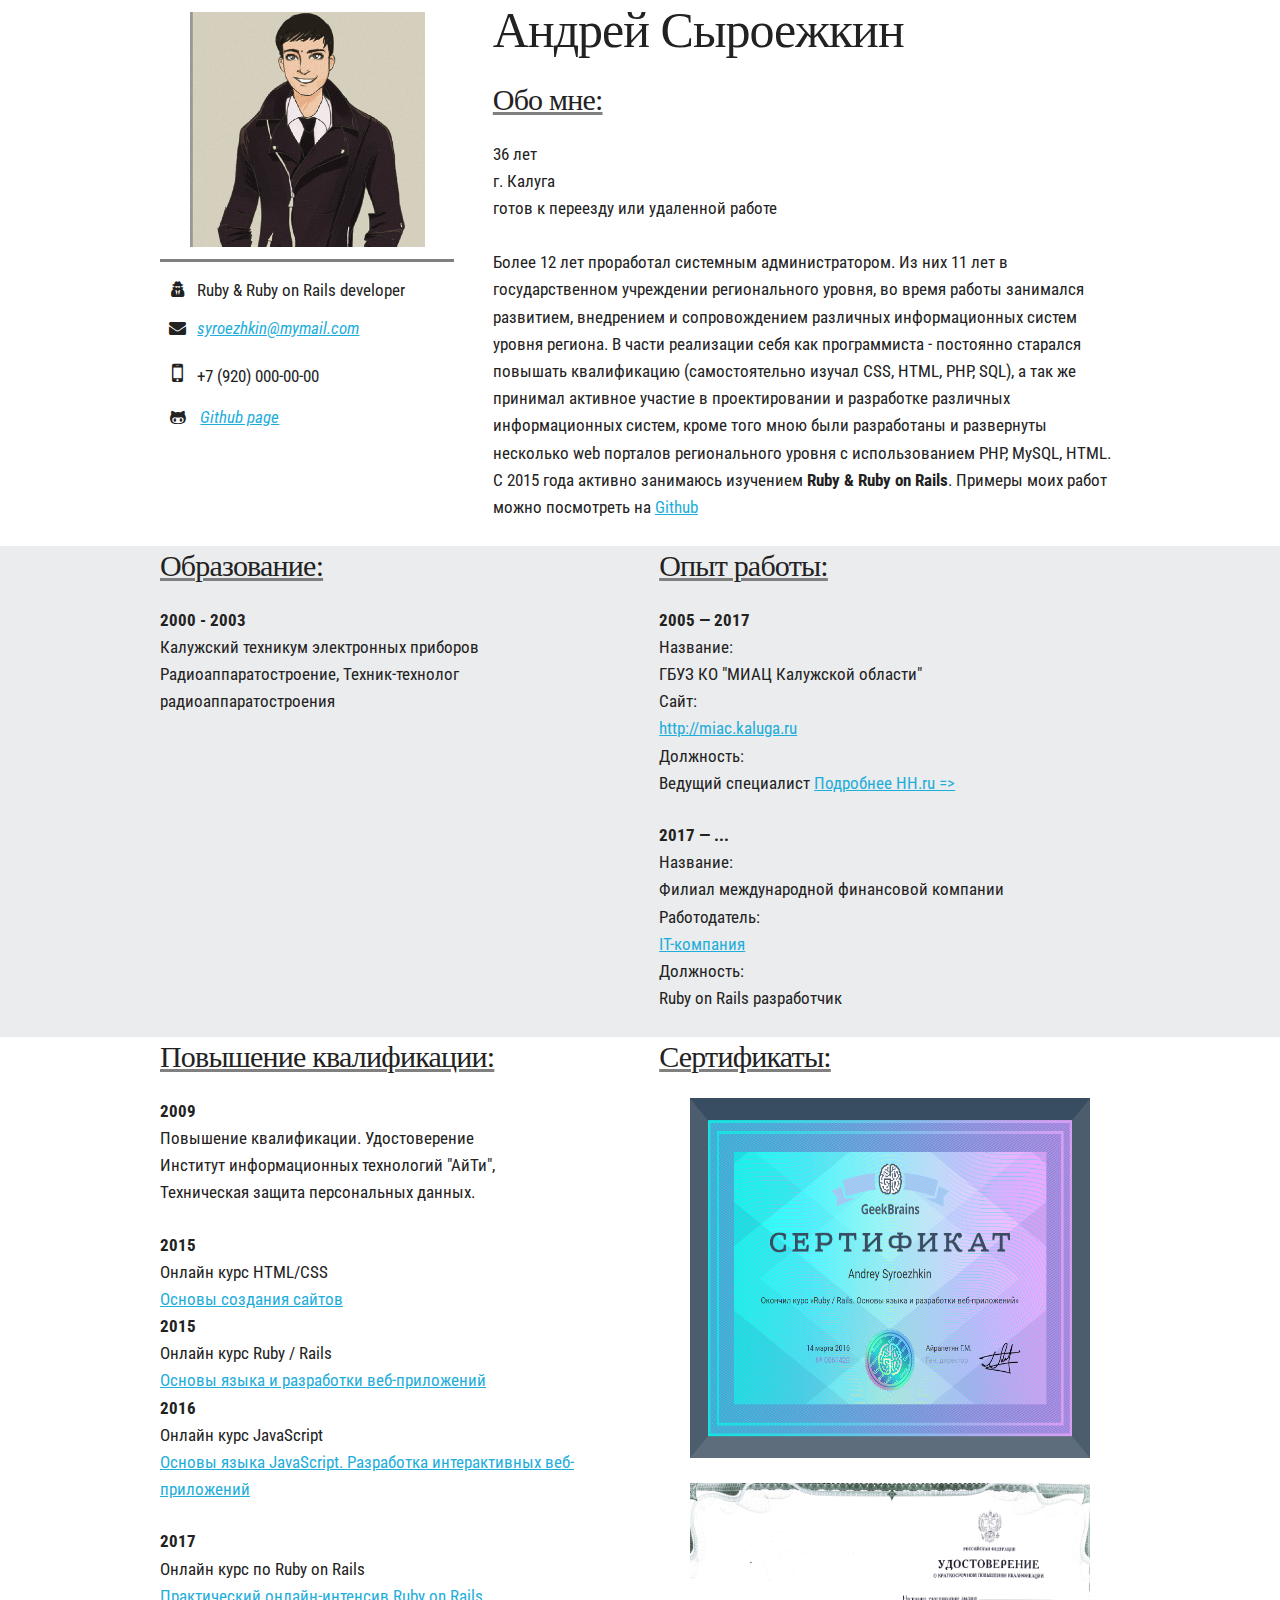
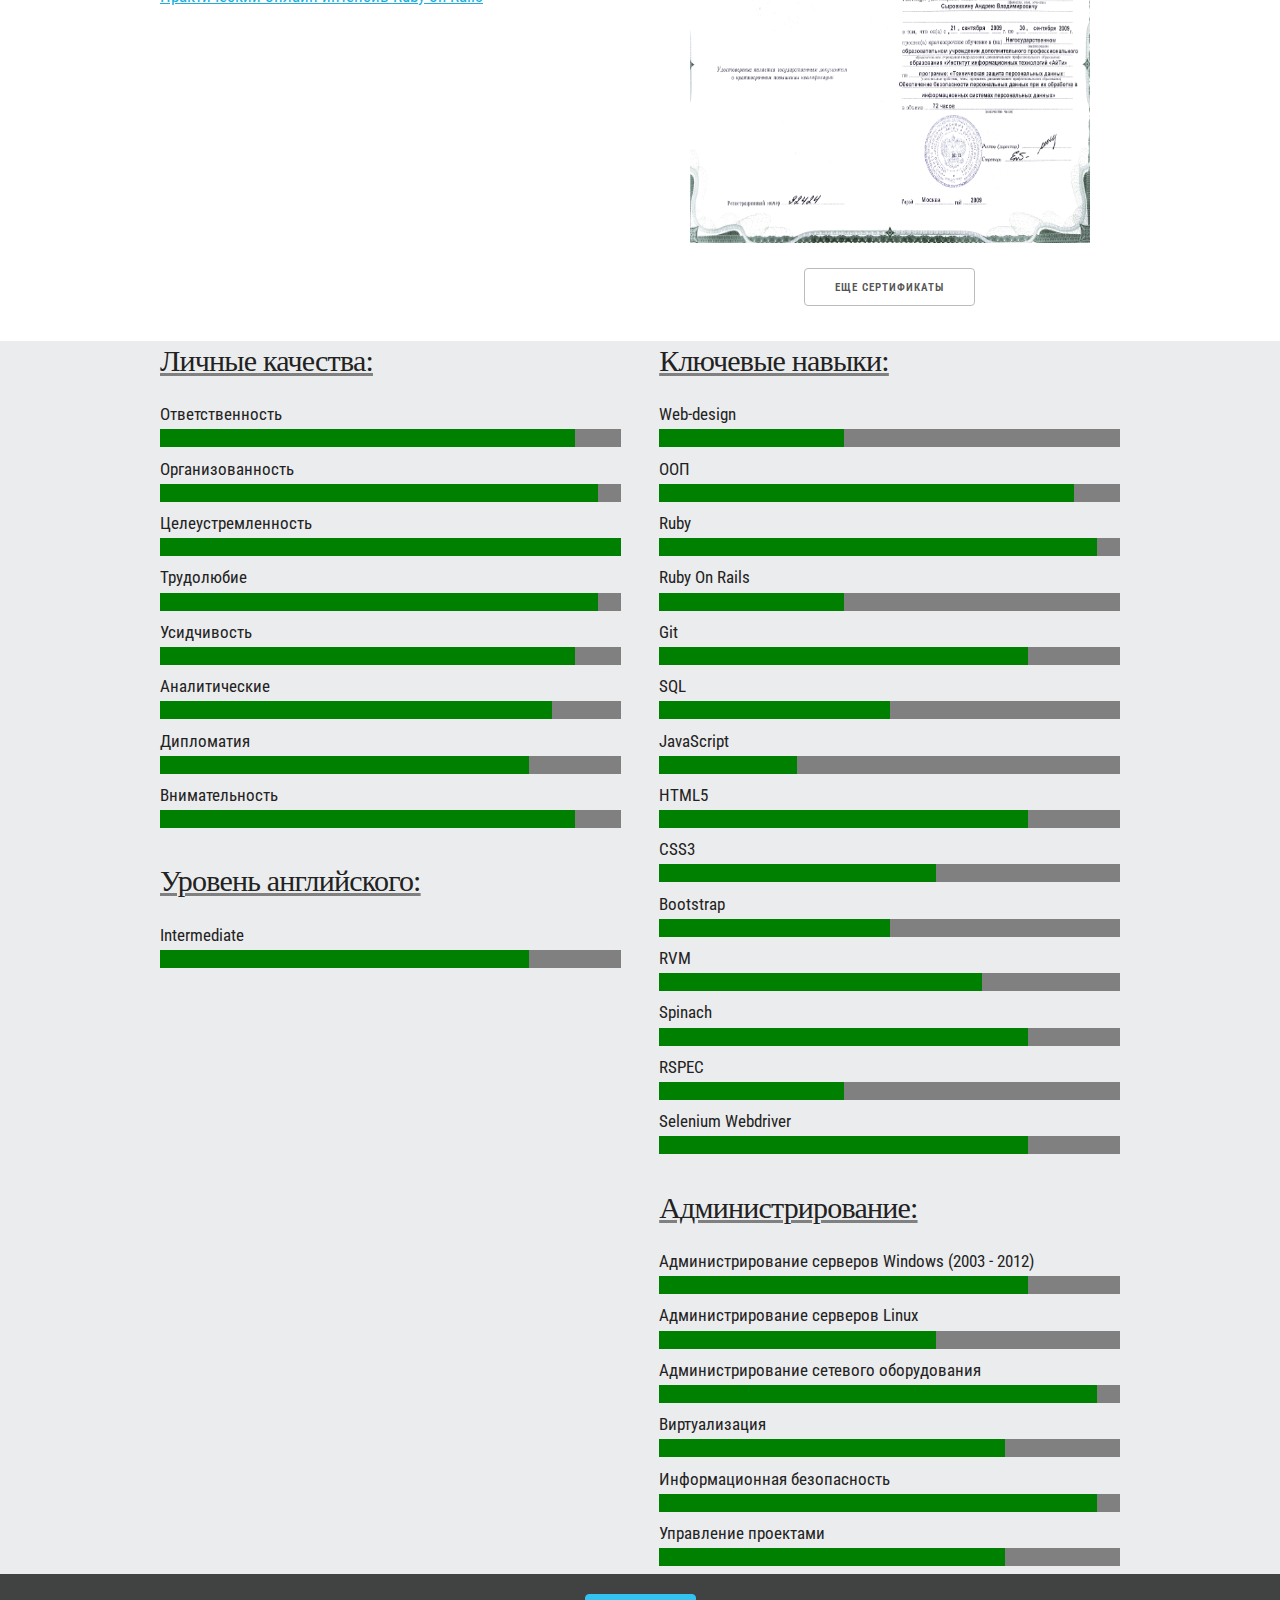
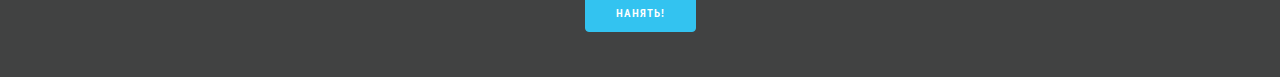
==== index.html @ 0588f7cd "first init with sceleton" ====
<!DOCTYPE html>
<html lang="en">
<head>

  <!-- Basic Page Needs
  –––––––––––––––––––––––––––––––––––––––––––––––––– -->
  <meta charset="utf-8">
  <title>Andrei Syroezhkin | CV</title>
  <meta name="description" content="curriculum vitae">
  <meta name="author" content="Andrei Syroezhkin">

  <!-- Mobile Specific Metas
  –––––––––––––––––––––––––––––––––––––––––––––––––– -->
  <meta name="viewport" content="width=device-width, initial-scale=1">

  <!-- FONT
  –––––––––––––––––––––––––––––––––––––––––––––––––– -->
  <link href="https://fonts.googleapis.com/css?family=Roboto+Condensed:400,400i|Tinos:700i&amp;subset=cyrillic"
        rel="stylesheet">

  <!-- CSS
  –––––––––––––––––––––––––––––––––––––––––––––––––– -->
  <link rel="stylesheet" href="css/font-awesome.min.css">
  <link rel="stylesheet" href="css/normalize.css">
  <link rel="stylesheet" href="css/skeleton.css">
  <link rel="stylesheet" href="css/main.css">

  <!-- Favicon
  –––––––––––––––––––––––––––––––––––––––––––––––––– -->
  <link rel="icon" type="image/png" href="images/favicon.png">

</head>
<body>
<div class="about">
  <div class="container">
    <div class="row">
      <div class="one-third column">
        <div class="my_img">
          <img src="images/AndreiS_01.png" alt="Andrei_Syroezhkin" id="I_am">
        </div>
        <div class="my_contacts">
          <ul>
            <li id="secret">
              Ruby &amp; Ruby on Rails developer
            </li>
            <li id="mail">
              <a href="mailto:andreisyroezhkin@mymail.com"><em>syroezhkin@mymail.com</em></a>
            </li>
            <li id="phone">
              +7 (920) 000-00-00
            </li>
            <li id="git">
              <a href="https://github.com/MrBeean" target="_blank"><em>Github page</em></a>
            </li>
          </ul>
        </div>
      </div>
      <div class="two-thirds column">
        <h1>Андрей Сыроежкин</h1>
        <h4>Обо мне:</h4>
        36 лет<br>
        г. Калуга<br>
        готов к переезду или удаленной работе<br><br>
        <p>
          Более 12 лет проработал системным администратором. Из них 11 лет в государственном
          учреждении регионального уровня, во время работы занимался развитием, внедрением и
          сопровождением различных информационных систем уровня региона.
          В части реализации себя как программиста - постоянно старался повышать
          квалификацию (самостоятельно изучал CSS, HTML, PHP, SQL), а так же принимал активное участие в проектировании
          и
          разработке различных информационных систем, кроме того мною были
          разработаны и развернуты несколько web порталов регионального уровня с использованием PHP, MySQL, HTML.
          <br>
          С 2015 года активно занимаюсь изучением <b>Ruby & Ruby on Rails</b>.
          Примеры моих работ можно посмотреть на <a href="https://github.com/MrBeean" target="_blank">Github</a>
        </p>
      </div>
    </div>
  </div>
</div>

<!-- Раздел образование/опыт работы -->
<div class="education">
  <div class="container">
    <div class="row">
      <div class="one-half column">
        <h4>Образование:</h4>
        <p>
          <b>2000 - 2003</b><br>
          Калужский техникум электронных приборов <br>
          Радиоаппаратостроение, Техник-технолог радиоаппаратостроения
        </p>
      </div>
      <div class="one-half column">
        <h4>Опыт работы:</h4>
        <p>
          <b>2005 — 2017</b><br>
          Название:<br>
          ГБУЗ КО "МИАЦ Калужской области"<br>
          Сайт:<br>
          <a href="http://miac.kaluga.ru" target="_blank">http://miac.kaluga.ru</a><br>
          Должность:<br>
          Ведущий специалист <a href="http://kaluga.hh.ru/resume/01891779ff034118250039ed1f70686c526a30"
                                target="_blank">Подробнее HH.ru =></a>
        </p>
        <p>
          <b>2017 — ...</b><br>
          Название:<br>
          Филиал международной финансовой компании<br>
          Работодатель:<br>
          <a href="https://kaluga.hh.ru/employer/1096456" target="_blank">IT-компания</a><br>
          Должность:<br>
          Ruby on Rails разработчик
        </p>
      </div>
    </div>
  </div>
</div>

<div class="sertificate">
  <div class="container">
    <div class="row">
      <div class="one-half column">
        <h4>Повышение квалификации:</h4>
        <p>
          <b>2009</b><br>
          Повышение квалификации. Удостоверение<br>
          Институт информационных технологий "АйТи",<br>
          Техническая защита персональных данных.
        </p>
        <p>
          <b>2015</b><br>
          Онлайн курс HTML/CSS<br>
          <a href="http://geekbrains.ru" target="_blank">Основы создания сайтов</a><br>
          <b>2015</b><br>
          Онлайн курс Ruby / Rails<br>
          <a href="http://geekbrains.ru" target="_blank">Основы языка и разработки веб-приложений</a><br>
          <b>2016</b><br>
          Онлайн курс JavaScript<br>
          <a href="http://geekbrains.ru" target="_blank">Основы языка JavaScript. Разработка интерактивных
            веб-приложений</a><br>
        </p>
        <p>
          <b>2017</b><br>
          Онлайн курс по Ruby on Rails<br>
          <a href="http://goodprogrammer.ru/rails-winter-17" target="_blank">Практический онлайн-интенсив Ruby on
            Rails</a>
        </p>
      </div>
      <div class="one-half column">
        <h4>Сертификаты:</h4>
        <p>
          <a href="images/RoRgeekbrains.png" target="_blank"><img src="images/RoRgeekbrains.png" id="certeficate"></a>
        </p>
        <p>
          <a href="images/secure.png" target="_blank"><img src="images/secure.png" id="certeficate"></a>
        </p>
        <p class="centered">
          <a class="button" href="https://geekbrains.ru/users/197915#courses-and-certificates" target="_blank">Eще
            сертификаты</a>
        </p>
      </div>
    </div>
  </div>
</div>

<div class="personal_skill">
  <div class="container">
    <div class="row">
      <div class="one-half column">
        <h4>Личные качества:</h4>
        Ответственность
        <div class="level">
          <progress value="90" max="100"></progress>
        </div>
        Организованность
        <div class="level">
          <progress value="95" max="100"></progress>
        </div>
        Целеустремленность
        <div class="level">
          <progress value="100" max="100"></progress>
        </div>
        Трудолюбие
        <div class="level">
          <progress value="95" max="100"></progress>
        </div>
        Усидчивость
        <div class="level">
          <progress value="90" max="100"></progress>
        </div>
        Аналитические
        <div class="level">
          <progress value="85" max="100"></progress>
        </div>
        Дипломатия
        <div class="level">
          <progress value="80" max="100"></progress>
        </div>
        Внимательность
        <div class="level">
          <progress value="90" max="100"></progress>
        </div>

        <p></p>
        <h4>Уровень английского:</h4>
        Intermediate
        <div class="level">
          <progress value="80" max="100"></progress>
        </div>
      </div>

      <div class="one-half column">
        <h4>Ключевые навыки:</h4>
        Web-design
        <div class="level">
          <progress value="40" max="100"></progress>
        </div>
        ООП
        <div class="level">
          <progress value="90" max="100"></progress>
        </div>
        Ruby
        <div class="level">
          <progress value="95" max="100"></progress>
        </div>
        Ruby On Rails
        <div class="level">
          <progress value="40" max="100"></progress>
        </div>
        Git
        <div class="level">
          <progress value="80" max="100"></progress>
        </div>
        SQL
        <div class="level">
          <progress value="50" max="100"></progress>
        </div>
        JavaScript
        <div class="level">
          <progress value="30" max="100"></progress>
        </div>
        HTML5
        <div class="level">
          <progress value="80" max="100"></progress>
        </div>
        CSS3
        <div class="level">
          <progress value="60" max="100"></progress>
        </div>
        Bootstrap
        <div class="level">
          <progress value="50" max="100"></progress>
        </div>
        RVM
        <div class="level">
          <progress value="70" max="100"></progress>
        </div>
        Spinach
        <div class="level">
          <progress value="80" max="100"></progress>
        </div>
        RSPEC
        <div class="level">
          <progress value="40" max="100"></progress>
        </div>
        Selenium Webdriver
        <div class="level">
          <progress value="80" max="100"></progress>
        </div>

        <p></p>
        <h4>Администрирование:</h4>
        Администрирование серверов Windows (2003 - 2012)
        <div class="level">
          <progress value="80" max="100"></progress>
        </div>
        Администрирование серверов Linux
        <div class="level">
          <progress value="60" max="100"></progress>
        </div>
        Администрирование сетевого оборудования
        <div class="level">
          <progress value="95" max="100"></progress>
        </div>
        Виртуализация
        <div class="level">
          <progress value="75" max="100"></progress>
        </div>
        Информационная безопасность
        <div class="level">
          <progress value="95" max="100"></progress>
        </div>
        Управление проектами
        <div class="level">
          <progress value="75" max="100"></progress>
        </div>
      </div>
    </div>
  </div>
</div>

<div class="hire_me">
  <div class="container">
    <div class="row">
      <p class="centered">
        <a class="button button-primary" href="mailto:syroezhkin@mymail.com">Нанять!</a>
      </p>
    </div>
  </div>
</div>
</body>
</html>
---- css/skeleton.css ----
/*
* Skeleton V2.0.4
* Copyright 2014, Dave Gamache
* www.getskeleton.com
* Free to use under the MIT license.
* http://www.opensource.org/licenses/mit-license.php
* 12/29/2014
*/


/* Table of contents
––––––––––––––––––––––––––––––––––––––––––––––––––
- Grid
- Base Styles
- Typography
- Links
- Buttons
- Forms
- Lists
- Code
- Tables
- Spacing
- Utilities
- Clearing
- Media Queries
*/


/* Grid
–––––––––––––––––––––––––––––––––––––––––––––––––– */
.container {
  position: relative;
  width: 100%;
  max-width: 960px;
  margin: 0 auto;
  padding: 0 20px;
  box-sizing: border-box; }
.column,
.columns {
  width: 100%;
  float: left;
  box-sizing: border-box; }

/* For devices larger than 400px */
@media (min-width: 400px) {
  .container {
    width: 85%;
    padding: 0; }
}

/* For devices larger than 550px */
@media (min-width: 550px) {
  .container {
    width: 80%; }
  .column,
  .columns {
    margin-left: 4%; }
  .column:first-child,
  .columns:first-child {
    margin-left: 0; }

  .one.column,
  .one.columns                    { width: 4.66666666667%; }
  .two.columns                    { width: 13.3333333333%; }
  .three.columns                  { width: 22%;            }
  .four.columns                   { width: 30.6666666667%; }
  .five.columns                   { width: 39.3333333333%; }
  .six.columns                    { width: 48%;            }
  .seven.columns                  { width: 56.6666666667%; }
  .eight.columns                  { width: 65.3333333333%; }
  .nine.columns                   { width: 74.0%;          }
  .ten.columns                    { width: 82.6666666667%; }
  .eleven.columns                 { width: 91.3333333333%; }
  .twelve.columns                 { width: 100%; margin-left: 0; }

  .one-third.column               { width: 30.6666666667%; }
  .two-thirds.column              { width: 65.3333333333%; }

  .one-half.column                { width: 48%; }

  /* Offsets */
  .offset-by-one.column,
  .offset-by-one.columns          { margin-left: 8.66666666667%; }
  .offset-by-two.column,
  .offset-by-two.columns          { margin-left: 17.3333333333%; }
  .offset-by-three.column,
  .offset-by-three.columns        { margin-left: 26%;            }
  .offset-by-four.column,
  .offset-by-four.columns         { margin-left: 34.6666666667%; }
  .offset-by-five.column,
  .offset-by-five.columns         { margin-left: 43.3333333333%; }
  .offset-by-six.column,
  .offset-by-six.columns          { margin-left: 52%;            }
  .offset-by-seven.column,
  .offset-by-seven.columns        { margin-left: 60.6666666667%; }
  .offset-by-eight.column,
  .offset-by-eight.columns        { margin-left: 69.3333333333%; }
  .offset-by-nine.column,
  .offset-by-nine.columns         { margin-left: 78.0%;          }
  .offset-by-ten.column,
  .offset-by-ten.columns          { margin-left: 86.6666666667%; }
  .offset-by-eleven.column,
  .offset-by-eleven.columns       { margin-left: 95.3333333333%; }

  .offset-by-one-third.column,
  .offset-by-one-third.columns    { margin-left: 34.6666666667%; }
  .offset-by-two-thirds.column,
  .offset-by-two-thirds.columns   { margin-left: 69.3333333333%; }

  .offset-by-one-half.column,
  .offset-by-one-half.columns     { margin-left: 52%; }

}


/* Base Styles
–––––––––––––––––––––––––––––––––––––––––––––––––– */
/* NOTE
html is set to 62.5% so that all the REM measurements throughout Skeleton
are based on 10px sizing. So basically 1.5rem = 15px :) */
html {
  font-size: 62.5%; }
body {
  font-size: 1.7em; /* currently ems cause chrome bug misinterpreting rems on body element */
  line-height: 1.6;
  font-weight: 400;
  font-family: 'Roboto Condensed', sans-serif;
  /*font-family: "Raleway", "HelveticaNeue", "Helvetica Neue", Helvetica, Arial, sans-serif;*/
  color: #222; }


/* Typography
–––––––––––––––––––––––––––––––––––––––––––––––––– */
h1, h2, h3, h4, h5, h6 {
  font-family: 'Tinos', serif;
  margin-top: 0;
  margin-bottom: 2rem;
  font-weight: 300; }
h1 { font-size: 4.0rem; line-height: 1.2;  letter-spacing: -.1rem;}
h2 { font-size: 3.6rem; line-height: 1.25; letter-spacing: -.1rem; }
h3 { font-size: 3.0rem; line-height: 1.3;  letter-spacing: -.1rem; }
h4 { font-size: 2.4rem; line-height: 1.35; letter-spacing: -.08rem; }
h5 { font-size: 1.8rem; line-height: 1.5;  letter-spacing: -.05rem; }
h6 { font-size: 1.5rem; line-height: 1.6;  letter-spacing: 0; }

/* Larger than phablet */
@media (min-width: 550px) {
  h1 { font-size: 5.0rem; }
  h2 { font-size: 4.2rem; }
  h3 { font-size: 3.6rem; }
  h4 { font-size: 3.0rem; }
  h5 { font-size: 2.4rem; }
  h6 { font-size: 1.5rem; }
}

p {
  margin-top: 0; }


/* Links
–––––––––––––––––––––––––––––––––––––––––––––––––– */
a {
  color: #1EAEDB; }
a:hover {
  color: #0FA0CE; }


/* Buttons
–––––––––––––––––––––––––––––––––––––––––––––––––– */
.button,
button,
input[type="submit"],
input[type="reset"],
input[type="button"] {
  display: inline-block;
  height: 38px;
  padding: 0 30px;
  color: #555;
  text-align: center;
  font-size: 11px;
  font-weight: 600;
  line-height: 38px;
  letter-spacing: .1rem;
  text-transform: uppercase;
  text-decoration: none;
  white-space: nowrap;
  background-color: transparent;
  border-radius: 4px;
  border: 1px solid #bbb;
  cursor: pointer;
  box-sizing: border-box; }
.button:hover,
button:hover,
input[type="submit"]:hover,
input[type="reset"]:hover,
input[type="button"]:hover,
.button:focus,
button:focus,
input[type="submit"]:focus,
input[type="reset"]:focus,
input[type="button"]:focus {
  color: #333;
  border-color: #888;
  outline: 0; }
.button.button-primary,
button.button-primary,
input[type="submit"].button-primary,
input[type="reset"].button-primary,
input[type="button"].button-primary {
  color: #FFF;
  background-color: #33C3F0;
  border-color: #33C3F0; }
.button.button-primary:hover,
button.button-primary:hover,
input[type="submit"].button-primary:hover,
input[type="reset"].button-primary:hover,
input[type="button"].button-primary:hover,
.button.button-primary:focus,
button.button-primary:focus,
input[type="submit"].button-primary:focus,
input[type="reset"].button-primary:focus,
input[type="button"].button-primary:focus {
  color: #FFF;
  background-color: #1EAEDB;
  border-color: #1EAEDB; }


/* Forms
–––––––––––––––––––––––––––––––––––––––––––––––––– */
input[type="email"],
input[type="number"],
input[type="search"],
input[type="text"],
input[type="tel"],
input[type="url"],
input[type="password"],
textarea,
select {
  height: 38px;
  padding: 6px 10px; /* The 6px vertically centers text on FF, ignored by Webkit */
  background-color: #fff;
  border: 1px solid #D1D1D1;
  border-radius: 4px;
  box-shadow: none;
  box-sizing: border-box; }
/* Removes awkward default styles on some inputs for iOS */
input[type="email"],
input[type="number"],
input[type="search"],
input[type="text"],
input[type="tel"],
input[type="url"],
input[type="password"],
textarea {
  -webkit-appearance: none;
     -moz-appearance: none;
          appearance: none; }
textarea {
  min-height: 65px;
  padding-top: 6px;
  padding-bottom: 6px; }
input[type="email"]:focus,
input[type="number"]:focus,
input[type="search"]:focus,
input[type="text"]:focus,
input[type="tel"]:focus,
input[type="url"]:focus,
input[type="password"]:focus,
textarea:focus,
select:focus {
  border: 1px solid #33C3F0;
  outline: 0; }
label,
legend {
  display: block;
  margin-bottom: .5rem;
  font-weight: 600; }
fieldset {
  padding: 0;
  border-width: 0; }
input[type="checkbox"],
input[type="radio"] {
  display: inline; }
label > .label-body {
  display: inline-block;
  margin-left: .5rem;
  font-weight: normal; }


/* Lists
–––––––––––––––––––––––––––––––––––––––––––––––––– */
ul {
  list-style: circle inside; }
ol {
  list-style: decimal inside; }
ol, ul {
  padding-left: 0;
  margin-top: 0; }
ul ul,
ul ol,
ol ol,
ol ul {
  margin: 1.5rem 0 1.5rem 3rem;
  font-size: 90%; }
li {
  margin-bottom: 1rem; }


/* Code
–––––––––––––––––––––––––––––––––––––––––––––––––– */
code {
  padding: .2rem .5rem;
  margin: 0 .2rem;
  font-size: 90%;
  white-space: nowrap;
  background: #F1F1F1;
  border: 1px solid #E1E1E1;
  border-radius: 4px; }
pre > code {
  display: block;
  padding: 1rem 1.5rem;
  white-space: pre; }


/* Tables
–––––––––––––––––––––––––––––––––––––––––––––––––– */
th,
td {
  padding: 12px 15px;
  text-align: left;
  border-bottom: 1px solid #E1E1E1; }
th:first-child,
td:first-child {
  padding-left: 0; }
th:last-child,
td:last-child {
  padding-right: 0; }


/* Spacing
–––––––––––––––––––––––––––––––––––––––––––––––––– */
button,
.button {
  margin-bottom: 1rem; }
input,
textarea,
select,
fieldset {
  margin-bottom: 1.5rem; }
pre,
blockquote,
dl,
figure,
table,
p,
ul,
ol,
form {
  margin-bottom: 2.5rem; }


/* Utilities
–––––––––––––––––––––––––––––––––––––––––––––––––– */
.u-full-width {
  width: 100%;
  box-sizing: border-box; }
.u-max-full-width {
  max-width: 100%;
  box-sizing: border-box; }
.u-pull-right {
  float: right; }
.u-pull-left {
  float: left; }


/* Misc
–––––––––––––––––––––––––––––––––––––––––––––––––– */
hr {
  margin-top: 3rem;
  margin-bottom: 3.5rem;
  border-width: 0;
  border-top: 1px solid #E1E1E1; }


/* Clearing
–––––––––––––––––––––––––––––––––––––––––––––––––– */

/* Self Clearing Goodness */
.container:after,
.row:after,
.u-cf {
  content: "";
  display: table;
  clear: both; }


/* Media Queries
–––––––––––––––––––––––––––––––––––––––––––––––––– */
/*
Note: The best way to structure the use of media queries is to create the queries
near the relevant code. For example, if you wanted to change the styles for buttons
on small devices, paste the mobile query code up in the buttons section and style it
there.
*/


/* Larger than mobile */
@media (min-width: 400px) {}

/* Larger than phablet (also point when grid becomes active) */
@media (min-width: 550px) {}

/* Larger than tablet */
@media (min-width: 750px) {}

/* Larger than desktop */
@media (min-width: 1000px) {}

/* Larger than Desktop HD */
@media (min-width: 1200px) {}
---- css/main.css ----
.about {
  background-color: #fff;
}

.education {
  background-color: #ebeced;
}

.sertificate {
  background-color: #fff;
}

.personal_skill {
  background-color: #ebeced;
}

.hire_me {
  background-color: #414242;
  padding-top: 20px;
  padding-bottom: 10px;
}

.my_img {
  padding-top: 4%;
  padding-bottom: 4%;
  border-bottom-width: 3px;
  border-bottom-style: solid;
  border-bottom-color: gray;
}

#I_am {
  display: block;
  margin: auto;
  width: 40%;
}

ul {
  list-style: none;
}

li {
  padding-left: 10%;
}

li#secret:before {
  font-family: 'FontAwesome';
  content: '\f21b';
  margin: 0 7px 0 -18px;
}

li#mail:before {
  font-family: 'FontAwesome';
  content: '\f0e0';
  margin: 0 7px 0 -20px;
}

li#phone:before {
  font-family: 'FontAwesome';
  content: '\f10b';
  margin: 0 10px 0 -17px;
  font-size: 1.5em;
}

li#git:before {
  font-family: 'FontAwesome';
  content: '\f113 ';
  margin: 0 10px 0 -19px;
}

li#facebook:before {
  font-family: 'FontAwesome';
  content: '\f082';
  margin: 0 11px 0 -18px;
}

.my_contacts {
  padding-top: 5%;
}

h4 {
  text-decoration: underline;
  text-decoration-color: grey;
  text-decoration-style: solid;
}

.centered {
  text-align: center;
}

#certeficate {
  width: 150px;
  height: 110px;
  display: block;
  margin: auto;
}

@media (min-width: 400px) {
  #I_am {
    width: 100px;
    height: 100px;
  }

  #certeficate {
    width: 255px;
    height: 186px;
  }
}

@media (min-width: 750px) {
  #I_am {
    width: 180px;
    height: 180px;
  }

  #certeficate {
    width: 340px;
    height: 248px;
  }
}

@media (min-width: 1000px) {
  #I_am {
    width: 235px;
    height: 235px;
  }

  #certeficate {
    width: 400px;
    height: 360px;
  }
}

progress {
  background-color: #f3f3f3;
  border: 0;
  height: 18px;
  width: 100%;
}
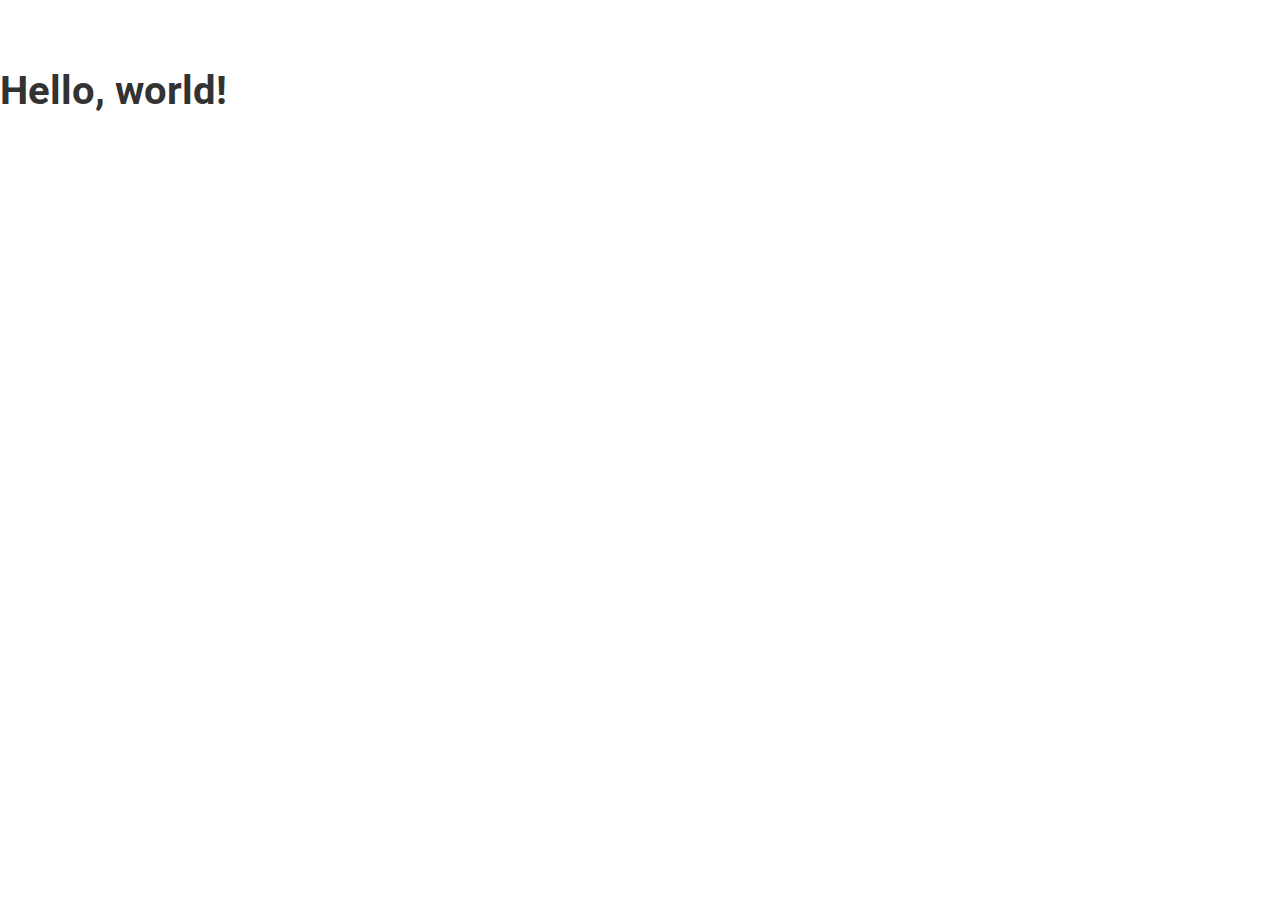
==== commit bb63ad54: "correct head before grid" ====
--- a/index.html
+++ b/index.html
@@ -1,313 +1,36 @@
 <!DOCTYPE html>
 <html lang="en">
 <head>
+  <meta charset="utf-8">
+  <meta http-equiv="X-UA-Compatible" content="IE=edge">
+  <meta name="viewport" content="width=device-width, initial-scale=1">
+  <title>Andrei Syroezhkin | CV</title>
 
-  <!-- Basic Page Needs
-  –––––––––––––––––––––––––––––––––––––––––––––––––– -->
-  <meta charset="utf-8">
-  <title>Andrei Syroezhkin | CV</title>
-  <meta name="description" content="curriculum vitae">
-  <meta name="author" content="Andrei Syroezhkin">
+  <!-- Bootstrap -->
+  <link href="css/bootstrap.min.css" rel="stylesheet">
 
-  <!-- Mobile Specific Metas
-  –––––––––––––––––––––––––––––––––––––––––––––––––– -->
-  <meta name="viewport" content="width=device-width, initial-scale=1">
+  <!-- Google fonts -->
+  <link href="https://fonts.googleapis.com/css?family=Play|Roboto" rel="stylesheet">
 
-  <!-- FONT
-  –––––––––––––––––––––––––––––––––––––––––––––––––– -->
-  <link href="https://fonts.googleapis.com/css?family=Roboto+Condensed:400,400i|Tinos:700i&amp;subset=cyrillic"
-        rel="stylesheet">
-
-  <!-- CSS
-  –––––––––––––––––––––––––––––––––––––––––––––––––– -->
-  <link rel="stylesheet" href="css/font-awesome.min.css">
-  <link rel="stylesheet" href="css/normalize.css">
-  <link rel="stylesheet" href="css/skeleton.css">
+  <!-- CSS -->
   <link rel="stylesheet" href="css/main.css">
 
-  <!-- Favicon
-  –––––––––––––––––––––––––––––––––––––––––––––––––– -->
+  <!-- Favicon -->
   <link rel="icon" type="image/png" href="images/favicon.png">
 
+  <!-- HTML5 shim and Respond.js for IE8 support of HTML5 elements and media queries -->
+  <!-- WARNING: Respond.js doesn't work if you view the page via file:// -->
+  <!--[if lt IE 9]>
+  <script src="https://oss.maxcdn.com/html5shiv/3.7.3/html5shiv.min.js"></script>
+  <script src="https://oss.maxcdn.com/respond/1.4.2/respond.min.js"></script>
+  <![endif]-->
 </head>
 <body>
-<div class="about">
-  <div class="container">
-    <div class="row">
-      <div class="one-third column">
-        <div class="my_img">
-          <img src="images/AndreiS_01.png" alt="Andrei_Syroezhkin" id="I_am">
-        </div>
-        <div class="my_contacts">
-          <ul>
-            <li id="secret">
-              Ruby &amp; Ruby on Rails developer
-            </li>
-            <li id="mail">
-              <a href="mailto:andreisyroezhkin@mymail.com"><em>syroezhkin@mymail.com</em></a>
-            </li>
-            <li id="phone">
-              +7 (920) 000-00-00
-            </li>
-            <li id="git">
-              <a href="https://github.com/MrBeean" target="_blank"><em>Github page</em></a>
-            </li>
-          </ul>
-        </div>
-      </div>
-      <div class="two-thirds column">
-        <h1>Андрей Сыроежкин</h1>
-        <h4>Обо мне:</h4>
-        36 лет<br>
-        г. Калуга<br>
-        готов к переезду или удаленной работе<br><br>
-        <p>
-          Более 12 лет проработал системным администратором. Из них 11 лет в государственном
-          учреждении регионального уровня, во время работы занимался развитием, внедрением и
-          сопровождением различных информационных систем уровня региона.
-          В части реализации себя как программиста - постоянно старался повышать
-          квалификацию (самостоятельно изучал CSS, HTML, PHP, SQL), а так же принимал активное участие в проектировании
-          и
-          разработке различных информационных систем, кроме того мною были
-          разработаны и развернуты несколько web порталов регионального уровня с использованием PHP, MySQL, HTML.
-          <br>
-          С 2015 года активно занимаюсь изучением <b>Ruby & Ruby on Rails</b>.
-          Примеры моих работ можно посмотреть на <a href="https://github.com/MrBeean" target="_blank">Github</a>
-        </p>
-      </div>
-    </div>
-  </div>
-</div>
+<h1>Hello, world!</h1>
 
-<!-- Раздел образование/опыт работы -->
-<div class="education">
-  <div class="container">
-    <div class="row">
-      <div class="one-half column">
-        <h4>Образование:</h4>
-        <p>
-          <b>2000 - 2003</b><br>
-          Калужский техникум электронных приборов <br>
-          Радиоаппаратостроение, Техник-технолог радиоаппаратостроения
-        </p>
-      </div>
-      <div class="one-half column">
-        <h4>Опыт работы:</h4>
-        <p>
-          <b>2005 — 2017</b><br>
-          Название:<br>
-          ГБУЗ КО "МИАЦ Калужской области"<br>
-          Сайт:<br>
-          <a href="http://miac.kaluga.ru" target="_blank">http://miac.kaluga.ru</a><br>
-          Должность:<br>
-          Ведущий специалист <a href="http://kaluga.hh.ru/resume/01891779ff034118250039ed1f70686c526a30"
-                                target="_blank">Подробнее HH.ru =></a>
-        </p>
-        <p>
-          <b>2017 — ...</b><br>
-          Название:<br>
-          Филиал международной финансовой компании<br>
-          Работодатель:<br>
-          <a href="https://kaluga.hh.ru/employer/1096456" target="_blank">IT-компания</a><br>
-          Должность:<br>
-          Ruby on Rails разработчик
-        </p>
-      </div>
-    </div>
-  </div>
-</div>
-
-<div class="sertificate">
-  <div class="container">
-    <div class="row">
-      <div class="one-half column">
-        <h4>Повышение квалификации:</h4>
-        <p>
-          <b>2009</b><br>
-          Повышение квалификации. Удостоверение<br>
-          Институт информационных технологий "АйТи",<br>
-          Техническая защита персональных данных.
-        </p>
-        <p>
-          <b>2015</b><br>
-          Онлайн курс HTML/CSS<br>
-          <a href="http://geekbrains.ru" target="_blank">Основы создания сайтов</a><br>
-          <b>2015</b><br>
-          Онлайн курс Ruby / Rails<br>
-          <a href="http://geekbrains.ru" target="_blank">Основы языка и разработки веб-приложений</a><br>
-          <b>2016</b><br>
-          Онлайн курс JavaScript<br>
-          <a href="http://geekbrains.ru" target="_blank">Основы языка JavaScript. Разработка интерактивных
-            веб-приложений</a><br>
-        </p>
-        <p>
-          <b>2017</b><br>
-          Онлайн курс по Ruby on Rails<br>
-          <a href="http://goodprogrammer.ru/rails-winter-17" target="_blank">Практический онлайн-интенсив Ruby on
-            Rails</a>
-        </p>
-      </div>
-      <div class="one-half column">
-        <h4>Сертификаты:</h4>
-        <p>
-          <a href="images/RoRgeekbrains.png" target="_blank"><img src="images/RoRgeekbrains.png" id="certeficate"></a>
-        </p>
-        <p>
-          <a href="images/secure.png" target="_blank"><img src="images/secure.png" id="certeficate"></a>
-        </p>
-        <p class="centered">
-          <a class="button" href="https://geekbrains.ru/users/197915#courses-and-certificates" target="_blank">Eще
-            сертификаты</a>
-        </p>
-      </div>
-    </div>
-  </div>
-</div>
-
-<div class="personal_skill">
-  <div class="container">
-    <div class="row">
-      <div class="one-half column">
-        <h4>Личные качества:</h4>
-        Ответственность
-        <div class="level">
-          <progress value="90" max="100"></progress>
-        </div>
-        Организованность
-        <div class="level">
-          <progress value="95" max="100"></progress>
-        </div>
-        Целеустремленность
-        <div class="level">
-          <progress value="100" max="100"></progress>
-        </div>
-        Трудолюбие
-        <div class="level">
-          <progress value="95" max="100"></progress>
-        </div>
-        Усидчивость
-        <div class="level">
-          <progress value="90" max="100"></progress>
-        </div>
-        Аналитические
-        <div class="level">
-          <progress value="85" max="100"></progress>
-        </div>
-        Дипломатия
-        <div class="level">
-          <progress value="80" max="100"></progress>
-        </div>
-        Внимательность
-        <div class="level">
-          <progress value="90" max="100"></progress>
-        </div>
-
-        <p></p>
-        <h4>Уровень английского:</h4>
-        Intermediate
-        <div class="level">
-          <progress value="80" max="100"></progress>
-        </div>
-      </div>
-
-      <div class="one-half column">
-        <h4>Ключевые навыки:</h4>
-        Web-design
-        <div class="level">
-          <progress value="40" max="100"></progress>
-        </div>
-        ООП
-        <div class="level">
-          <progress value="90" max="100"></progress>
-        </div>
-        Ruby
-        <div class="level">
-          <progress value="95" max="100"></progress>
-        </div>
-        Ruby On Rails
-        <div class="level">
-          <progress value="40" max="100"></progress>
-        </div>
-        Git
-        <div class="level">
-          <progress value="80" max="100"></progress>
-        </div>
-        SQL
-        <div class="level">
-          <progress value="50" max="100"></progress>
-        </div>
-        JavaScript
-        <div class="level">
-          <progress value="30" max="100"></progress>
-        </div>
-        HTML5
-        <div class="level">
-          <progress value="80" max="100"></progress>
-        </div>
-        CSS3
-        <div class="level">
-          <progress value="60" max="100"></progress>
-        </div>
-        Bootstrap
-        <div class="level">
-          <progress value="50" max="100"></progress>
-        </div>
-        RVM
-        <div class="level">
-          <progress value="70" max="100"></progress>
-        </div>
-        Spinach
-        <div class="level">
-          <progress value="80" max="100"></progress>
-        </div>
-        RSPEC
-        <div class="level">
-          <progress value="40" max="100"></progress>
-        </div>
-        Selenium Webdriver
-        <div class="level">
-          <progress value="80" max="100"></progress>
-        </div>
-
-        <p></p>
-        <h4>Администрирование:</h4>
-        Администрирование серверов Windows (2003 - 2012)
-        <div class="level">
-          <progress value="80" max="100"></progress>
-        </div>
-        Администрирование серверов Linux
-        <div class="level">
-          <progress value="60" max="100"></progress>
-        </div>
-        Администрирование сетевого оборудования
-        <div class="level">
-          <progress value="95" max="100"></progress>
-        </div>
-        Виртуализация
-        <div class="level">
-          <progress value="75" max="100"></progress>
-        </div>
-        Информационная безопасность
-        <div class="level">
-          <progress value="95" max="100"></progress>
-        </div>
-        Управление проектами
-        <div class="level">
-          <progress value="75" max="100"></progress>
-        </div>
-      </div>
-    </div>
-  </div>
-</div>
-
-<div class="hire_me">
-  <div class="container">
-    <div class="row">
-      <p class="centered">
-        <a class="button button-primary" href="mailto:syroezhkin@mymail.com">Нанять!</a>
-      </p>
-    </div>
-  </div>
-</div>
+<!-- jQuery (necessary for Bootstrap's JavaScript plugins) -->
+<script src="https://ajax.googleapis.com/ajax/libs/jquery/1.12.4/jquery.min.js"></script>
+<!-- Include all compiled plugins (below), or include individual files as needed -->
+<script src="js/bootstrap.min.js"></script>
 </body>
-</html>
+</html>--- a/css/main.css
+++ b/css/main.css
@@ -1,138 +1,12 @@
-.about {
-  background-color: #fff;
-}
-
-.education {
-  background-color: #ebeced;
-}
-
-.sertificate {
-  background-color: #fff;
-}
-
-.personal_skill {
-  background-color: #ebeced;
-}
-
-.hire_me {
-  background-color: #414242;
-  padding-top: 20px;
-  padding-bottom: 10px;
-}
-
-.my_img {
-  padding-top: 4%;
-  padding-bottom: 4%;
-  border-bottom-width: 3px;
-  border-bottom-style: solid;
-  border-bottom-color: gray;
-}
-
-#I_am {
-  display: block;
-  margin: auto;
-  width: 40%;
-}
-
-ul {
-  list-style: none;
-}
-
-li {
-  padding-left: 10%;
-}
-
-li#secret:before {
-  font-family: 'FontAwesome';
-  content: '\f21b';
-  margin: 0 7px 0 -18px;
-}
-
-li#mail:before {
-  font-family: 'FontAwesome';
-  content: '\f0e0';
-  margin: 0 7px 0 -20px;
-}
-
-li#phone:before {
-  font-family: 'FontAwesome';
-  content: '\f10b';
-  margin: 0 10px 0 -17px;
-  font-size: 1.5em;
-}
-
-li#git:before {
-  font-family: 'FontAwesome';
-  content: '\f113 ';
-  margin: 0 10px 0 -19px;
-}
-
-li#facebook:before {
-  font-family: 'FontAwesome';
-  content: '\f082';
-  margin: 0 11px 0 -18px;
-}
-
-.my_contacts {
-  padding-top: 5%;
-}
-
-h4 {
-  text-decoration: underline;
-  text-decoration-color: grey;
-  text-decoration-style: solid;
-}
-
-.centered {
-  text-align: center;
-}
-
-#certeficate {
-  width: 150px;
-  height: 110px;
-  display: block;
-  margin: auto;
-}
-
-@media (min-width: 400px) {
-  #I_am {
-    width: 100px;
-    height: 100px;
-  }
-
-  #certeficate {
-    width: 255px;
-    height: 186px;
-  }
-}
-
-@media (min-width: 750px) {
-  #I_am {
-    width: 180px;
-    height: 180px;
-  }
-
-  #certeficate {
-    width: 340px;
-    height: 248px;
-  }
-}
-
-@media (min-width: 1000px) {
-  #I_am {
-    width: 235px;
-    height: 235px;
-  }
-
-  #certeficate {
-    width: 400px;
-    height: 360px;
-  }
-}
-
-progress {
-  background-color: #f3f3f3;
-  border: 0;
-  height: 18px;
-  width: 100%;
-}
+body {
+  font-size: 20px;
+  font-family: 'Roboto', sans-serif;
+  color: #333;
+  background-color: #fff;
+  margin: 0;
+  padding-top: 40px;
+}
+
+.title {
+  font-family: 'Play', sans-serif;
+}
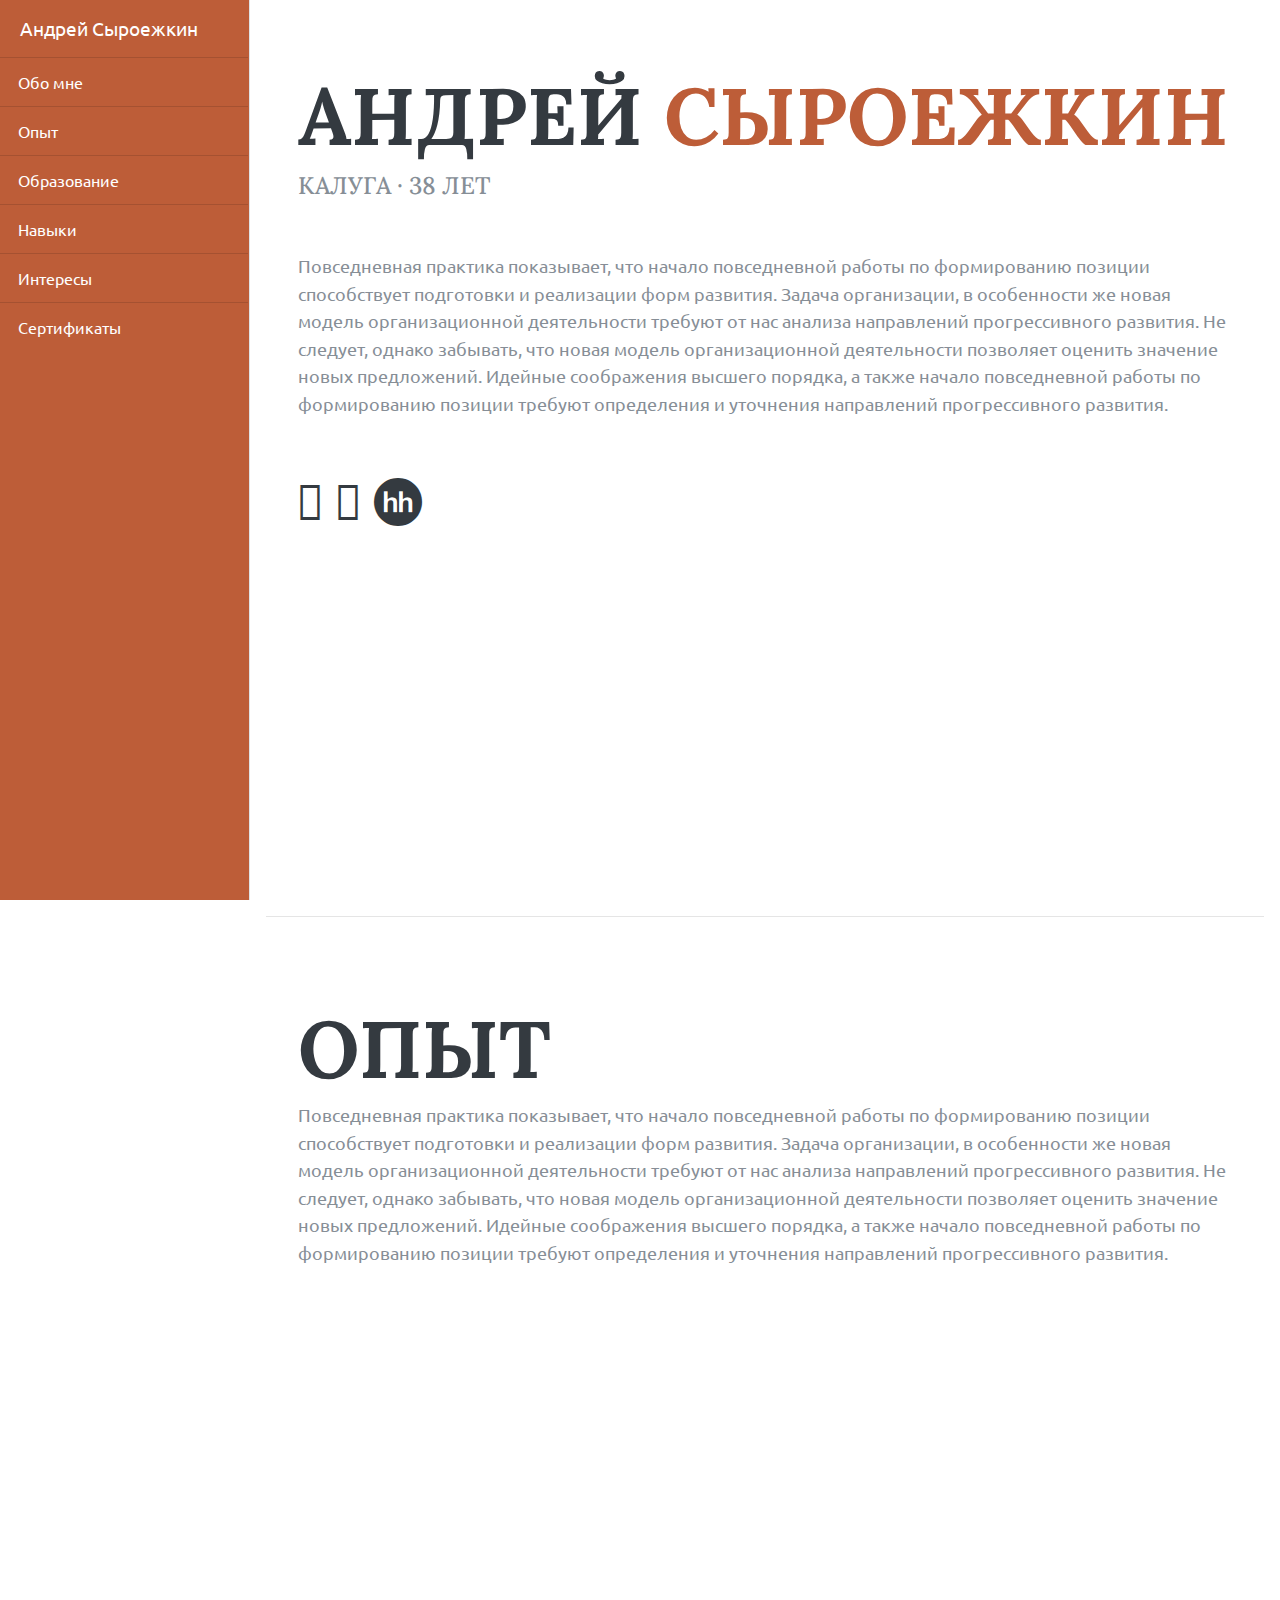
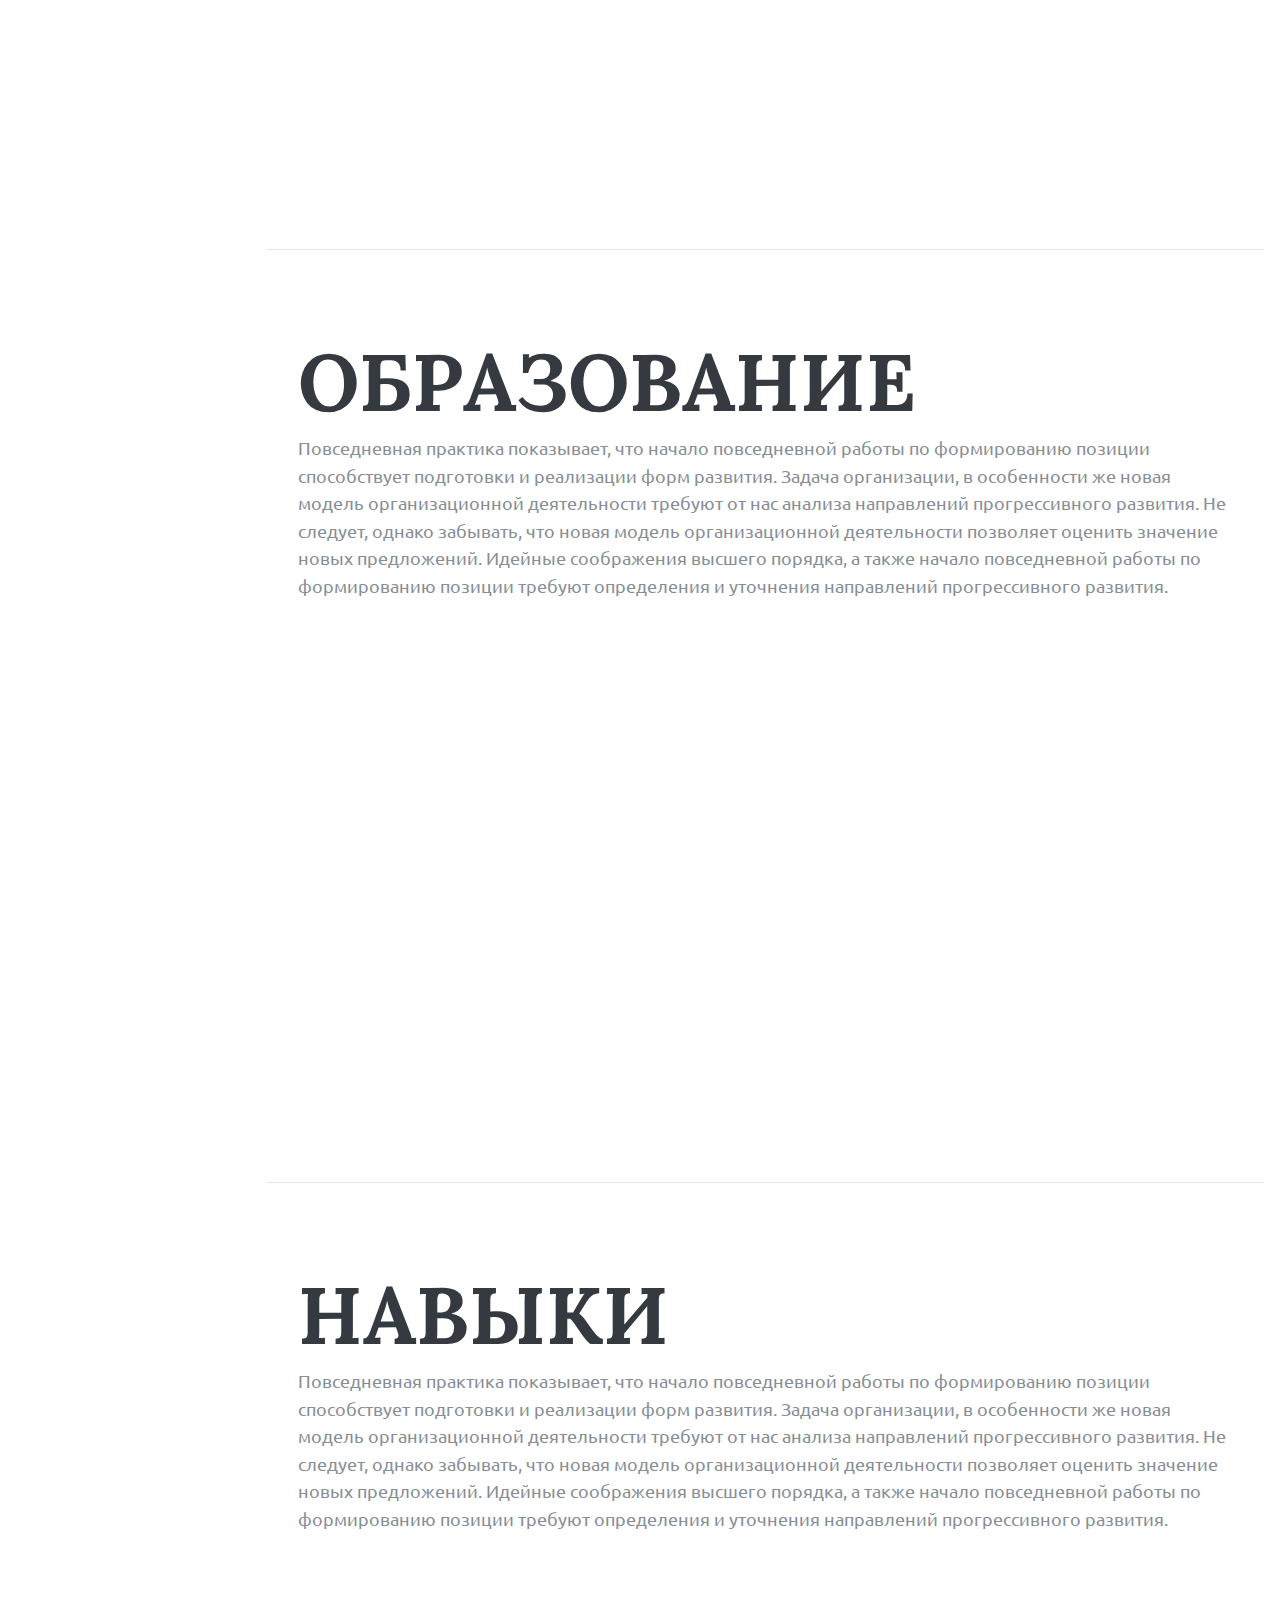
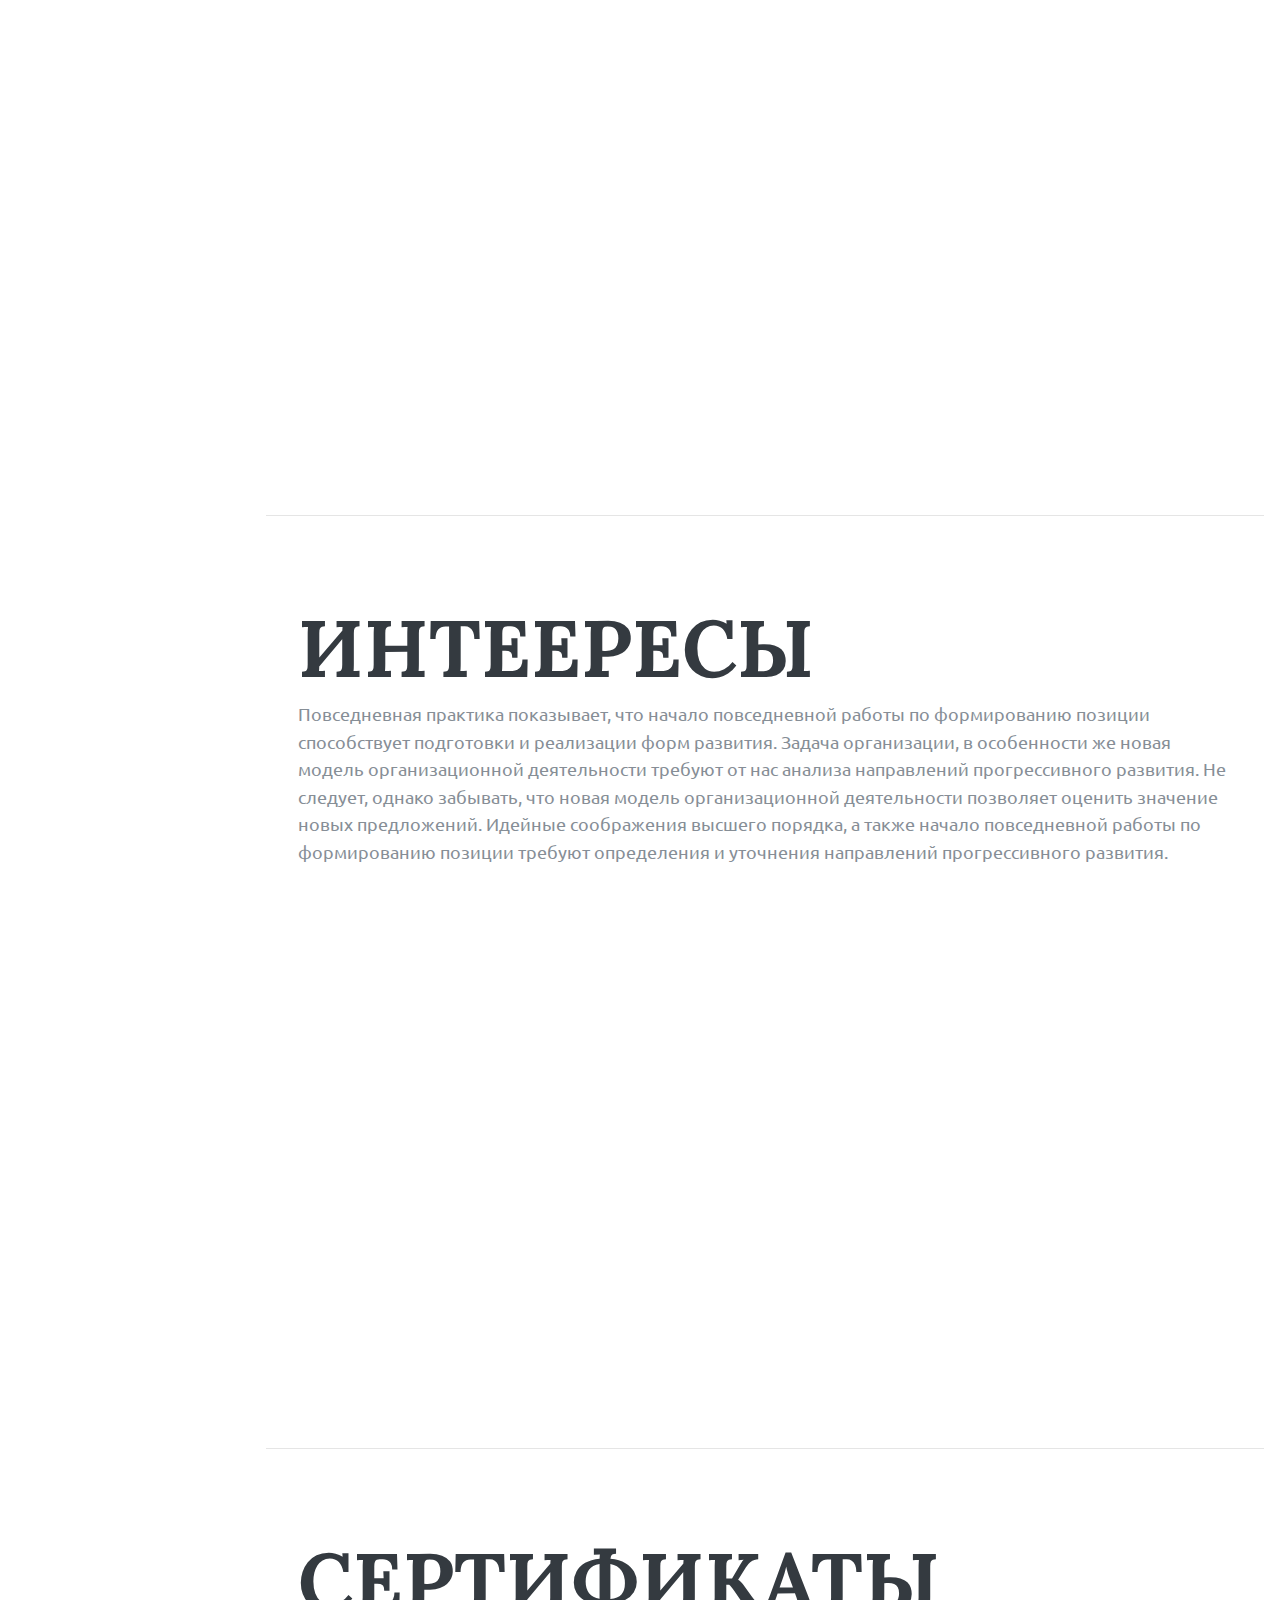
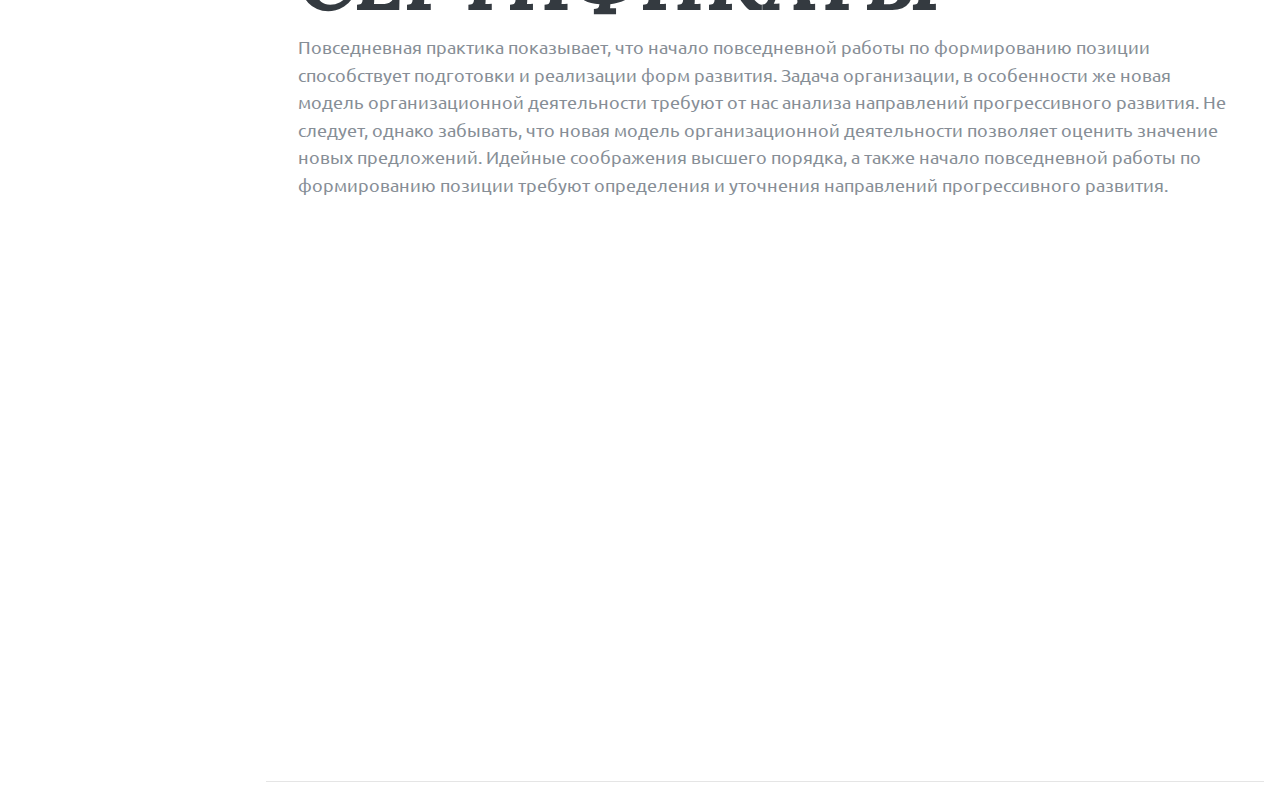
==== commit 7dbd35ec: "add css, correct views all section" ====
--- a/index.html
+++ b/index.html
@@ -1,36 +1,186 @@
 <!DOCTYPE html>
 <html lang="en">
+
 <head>
+
   <meta charset="utf-8">
-  <meta http-equiv="X-UA-Compatible" content="IE=edge">
-  <meta name="viewport" content="width=device-width, initial-scale=1">
-  <title>Andrei Syroezhkin | CV</title>
+  <meta name="viewport" content="width=device-width, initial-scale=1, shrink-to-fit=no">
+  <meta name="description" content="">
+  <meta name="author" content="">
 
-  <!-- Bootstrap -->
-  <link href="css/bootstrap.min.css" rel="stylesheet">
+  <title>Андрей Сыроежкин - резюме</title>
 
-  <!-- Google fonts -->
-  <link href="https://fonts.googleapis.com/css?family=Play|Roboto" rel="stylesheet">
+  <!-- Bootstrap core CSS -->
+  <link rel="stylesheet" href="https://stackpath.bootstrapcdn.com/bootstrap/4.3.1/css/bootstrap.min.css" integrity="sha384-ggOyR0iXCbMQv3Xipma34MD+dH/1fQ784/j6cY/iJTQUOhcWr7x9JvoRxT2MZw1T" crossorigin="anonymous">
+  <link rel="stylesheet" href="https://cdnjs.cloudflare.com/ajax/libs/font-awesome/4.7.0/css/font-awesome.min.css" />
 
-  <!-- CSS -->
+  <!-- Custom fonts for this template -->
+  <link href="https://fonts.googleapis.com/css?family=Lora:700|Ubuntu" rel="stylesheet">
+  <link rel="stylesheet" href="https://use.fontawesome.com/releases/v5.8.1/css/all.css" integrity="sha384-50oBUHEmvpQ+1lW4y57PTFmhCaXp0ML5d60M1M7uH2+nqUivzIebhndOJK28anvf" crossorigin="anonymous">
+
+  <!-- Custom styles for this template -->
+  <link rel="stylesheet" href="css/sidebar.css">
   <link rel="stylesheet" href="css/main.css">
+  <link rel="stylesheet" href="css/navbar.css">
+  <link rel="stylesheet" href="css/content.css">
+  <link rel="stylesheet" href="css/social_icons.css">
+  <link rel="stylesheet" href="css/glyphter.css">
 
-  <!-- Favicon -->
-  <link rel="icon" type="image/png" href="images/favicon.png">
+</head>
 
-  <!-- HTML5 shim and Respond.js for IE8 support of HTML5 elements and media queries -->
-  <!-- WARNING: Respond.js doesn't work if you view the page via file:// -->
-  <!--[if lt IE 9]>
-  <script src="https://oss.maxcdn.com/html5shiv/3.7.3/html5shiv.min.js"></script>
-  <script src="https://oss.maxcdn.com/respond/1.4.2/respond.min.js"></script>
-  <![endif]-->
-</head>
 <body>
-<h1>Hello, world!</h1>
 
-<!-- jQuery (necessary for Bootstrap's JavaScript plugins) -->
-<script src="https://ajax.googleapis.com/ajax/libs/jquery/1.12.4/jquery.min.js"></script>
-<!-- Include all compiled plugins (below), or include individual files as needed -->
-<script src="js/bootstrap.min.js"></script>
+  <div class="d-flex" id="wrapper">
+
+    <!-- Sidebar -->
+    <div class="bg-light border-right" id="sidebar-wrapper">
+      <div class="sidebar-heading">Андрей Сыроежкин</div>
+      <div class="list-group list-group-flush">
+        <a href="#about" class="list-group-item list-group-item-action bg-light">Обо мне</a>
+        <a href="#experience" class="list-group-item list-group-item-action bg-light">Опыт</a>
+        <a href="#education" class="list-group-item list-group-item-action bg-light">Образование</a>
+        <a href="#skills" class="list-group-item list-group-item-action bg-light">Навыки</a>
+        <a href="#interests" class="list-group-item list-group-item-action bg-light">Интересы</a>
+        <a href="#awards" class="list-group-item list-group-item-action bg-light">Сертификаты</a>
+      </div>
+    </div>
+    <!-- /#sidebar-wrapper -->
+
+    <!-- Page Content -->
+    <div id="page-content-wrapper">
+      <nav class="navbar fixed-top navbar-expand-lg navbar-dark bg-primary border-bottom d-md-none">
+        <a class="navbar-brand">Андрей Сыроежкин</a>
+        <button class="navbar-toggler" type="button" data-toggle="collapse" data-target="#navbarSupportedContent" aria-controls="navbarSupportedContent" aria-expanded="false" aria-label="Toggle navigation">
+          <span class="navbar-toggler-icon"></span>
+        </button>
+
+        <div class="collapse navbar-collapse" id="navbarSupportedContent">
+          <ul class="navbar-nav ml-auto mt-2 mt-lg-0">
+            <li class="nav-item">
+              <a class="nav-link" href="#about">Обо мне</a>
+            </li>
+            <li class="nav-item">
+              <a class="nav-link" href="#experience">Опыт</a>
+            </li>
+            <li class="nav-item">
+              <a class="nav-link" href="#education">Образование</a>
+            </li>
+            <li class="nav-item">
+              <a class="nav-link" href="#skills">Навыки</a>
+            </li>
+            <li class="nav-item">
+              <a class="nav-link" href="#interests">Интересы</a>
+            </li>
+            <li class="nav-item">
+              <a class="nav-link" href="#awards">Сертификаты</a>
+            </li>
+          </ul>
+        </div>
+      </nav>
+
+
+    <div class="container-fluid p-0">
+      <div class="w-100">
+        <section class="resume-section p-3 p-lg-5 align-items-center" id="about">
+          <h1 class="mt-4">Андрей <span class="text-primary">Сыроежкин</span></h1>
+          <div class="subheading mb-5">Калуга · 38 лет</div>
+          <p class="lead mb-5">
+            Повседневная практика показывает, что начало повседневной работы по формированию позиции способствует подготовки и реализации форм развития. Задача организации, в особенности же новая модель организационной деятельности требуют от нас
+            анализа направлений прогрессивного развития. Не следует, однако забывать, что новая модель организационной деятельности позволяет оценить значение новых предложений. Идейные соображения высшего порядка, а также начало повседневной работы
+            по формированию позиции требуют определения и уточнения направлений прогрессивного развития.
+          </p>
+
+          <div class="social-icons">
+            <a href="https://github.com/MrBeean">
+              <i class="fab fa-github-square fa-3x"></i>
+            </a>
+            <a href="http://t-do.ru/MrBeean">
+              <i class="fab fa-telegram fa-3x"></i>
+            </a>
+            <a href="https://kaluga.hh.ru/resume/b31329eeff03411b860039ed1f58567343697a">
+              <i class="glyphter icon-hh"></i>
+            </a>
+            <a href="mailto:name@email.com">
+              <i class="fas fa-envelope-open-text fa-3x"></i>
+            </a>
+          </div>
+
+        </section>
+      </div>
+
+      <hr class="m-3">
+
+      <div class="w-100">
+        <section class="resume-section p-3 p-lg-5 align-items-center" id="experience">
+          <h1 class="mt-4">Опыт</h1>
+          <p class="lead mb-5">Повседневная практика показывает, что начало повседневной работы по формированию позиции способствует подготовки и реализации форм развития. Задача организации, в особенности же новая модель организационной деятельности требуют от нас
+            анализа направлений прогрессивного развития. Не следует, однако забывать, что новая модель организационной деятельности позволяет оценить значение новых предложений. Идейные соображения высшего порядка, а также начало повседневной работы
+            по формированию позиции требуют определения и уточнения направлений прогрессивного развития.</p>
+        </section>
+      </div>
+
+      <hr class="m-3">
+
+
+      <div class="w-100">
+        <section class="resume-section p-3 p-lg-5 align-items-center" id="education">
+          <h1 class="mt-4">Образование</h1>
+          <p class="lead mb-5">Повседневная практика показывает, что начало повседневной работы по формированию позиции способствует подготовки и реализации форм развития. Задача организации, в особенности же новая модель организационной деятельности требуют от нас
+            анализа направлений прогрессивного развития. Не следует, однако забывать, что новая модель организационной деятельности позволяет оценить значение новых предложений. Идейные соображения высшего порядка, а также начало повседневной работы
+            по формированию позиции требуют определения и уточнения направлений прогрессивного развития.</p>
+        </section>
+      </div>
+
+      <hr class="m-3">
+
+      <div class="w-100">
+        <section class="resume-section p-3 p-lg-5 align-items-center" id="skills">
+          <h1 class="mt-4">Навыки</h1>
+          <p class="lead mb-5">Повседневная практика показывает, что начало повседневной работы по формированию позиции способствует подготовки и реализации форм развития. Задача организации, в особенности же новая модель организационной деятельности требуют от нас
+            анализа направлений прогрессивного развития. Не следует, однако забывать, что новая модель организационной деятельности позволяет оценить значение новых предложений. Идейные соображения высшего порядка, а также начало повседневной работы
+            по формированию позиции требуют определения и уточнения направлений прогрессивного развития.</p>
+        </section>
+      </div>
+
+      <hr class="m-3">
+
+      <div class="w-100">
+        <section class="resume-section p-3 p-lg-5 align-items-center" id="interests">
+          <h1 class="mt-4">Интеересы</h1>
+          <p class="lead mb-5">Повседневная практика показывает, что начало повседневной работы по формированию позиции способствует подготовки и реализации форм развития. Задача организации, в особенности же новая модель организационной деятельности требуют от нас
+            анализа направлений прогрессивного развития. Не следует, однако забывать, что новая модель организационной деятельности позволяет оценить значение новых предложений. Идейные соображения высшего порядка, а также начало повседневной работы
+            по формированию позиции требуют определения и уточнения направлений прогрессивного развития.</p>
+        </section>
+      </div>
+
+      <hr class="m-3">
+
+      <div class="w-100">
+        <section class="resume-section p-3 p-lg-5 align-items-center" id="awards">
+          <h1 class="mt-4">Сертификаты</h1>
+          <p class="lead mb-5">Повседневная практика показывает, что начало повседневной работы по формированию позиции способствует подготовки и реализации форм развития. Задача организации, в особенности же новая модель организационной деятельности требуют от нас
+            анализа направлений прогрессивного развития. Не следует, однако забывать, что новая модель организационной деятельности позволяет оценить значение новых предложений. Идейные соображения высшего порядка, а также начало повседневной работы
+            по формированию позиции требуют определения и уточнения направлений прогрессивного развития.</p>
+        </section>
+      </div>
+
+      <hr class="m-3">
+    </div>
+
+    </div>
+    <!-- /#page-content-wrapper -->
+
+  </div>
+  <!-- /#wrapper -->
+
+  <!-- Optional JavaScript -->
+  <!-- jQuery first, then Popper.js, then Bootstrap JS -->
+  <script src="https://code.jquery.com/jquery-3.3.1.slim.min.js" integrity="sha384-q8i/X+965DzO0rT7abK41JStQIAqVgRVzpbzo5smXKp4YfRvH+8abtTE1Pi6jizo" crossorigin="anonymous"></script>
+  <script src="https://cdnjs.cloudflare.com/ajax/libs/popper.js/1.14.7/umd/popper.min.js" integrity="sha384-UO2eT0CpHqdSJQ6hJty5KVphtPhzWj9WO1clHTMGa3JDZwrnQq4sF86dIHNDz0W1" crossorigin="anonymous"></script>
+  <script src="https://stackpath.bootstrapcdn.com/bootstrap/4.3.1/js/bootstrap.min.js" integrity="sha384-JjSmVgyd0p3pXB1rRibZUAYoIIy6OrQ6VrjIEaFf/nJGzIxFDsf4x0xIM+B07jRM" crossorigin="anonymous"></script>
+
+  <!-- Custom scripts for this template -->
+  <script src="js/close_collapsed_navbar.js"></script>
 </body>
-</html>+
+</html>
--- a/css/sidebar.css
+++ b/css/sidebar.css
@@ -0,0 +1,35 @@
+#sidebar-wrapper {
+  height: 100%;
+  width: 250px;
+  position: fixed;
+  margin-left: -250px;
+  -webkit-transition: margin .25s ease-out;
+  -moz-transition: margin .25s ease-out;
+  -o-transition: margin .25s ease-out;
+  transition: margin .25s ease-out;
+}
+
+#sidebar-wrapper .sidebar-heading {
+  padding: 0.875rem 1.25rem;
+  font-size: 1.2rem;
+}
+
+#sidebar-wrapper .list-group {
+  width: 250px;
+}
+
+.list-group-item,
+#sidebar-wrapper {
+  background-color: #bd5d38!important;
+  color: white;
+}
+
+.list-group-item {
+  margin-left: -2px;
+}
+
+@media (min-width: 768px) {
+  #sidebar-wrapper {
+    margin-left: 0;
+  }
+}
--- a/css/main.css
+++ b/css/main.css
@@ -1,12 +1,52 @@
-body {
-  font-size: 20px;
-  font-family: 'Roboto', sans-serif;
-  color: #333;
-  background-color: #fff;
-  margin: 0;
-  padding-top: 40px;
+/* -----------------
+Smooth Scrolling
+------------------*/
+html {
+  scroll-behavior: smooth;
 }
 
-.title {
-  font-family: 'Play', sans-serif;
+/* -----------------
+Fonts, color
+------------------*/
+body {
+  font-family: 'Ubuntu', -apple-system, BlinkMacSystemFont, 'Segoe UI', Roboto, 'Helvetica Neue', Arial, sans-serif, 'Apple Color Emoji', 'Segoe UI Emoji', 'Segoe UI Symbol', 'Noto Color Emoji';
+  color: #868e96;
+  overflow-x: hidden;
 }
+
+h1,
+h2,
+h3,
+h4,
+h5,
+h6 {
+  font-family: 'Lora', -apple-system, BlinkMacSystemFont, 'Segoe UI', Roboto, 'Helvetica Neue', Arial, sans-serif, 'Apple Color Emoji', 'Segoe UI Emoji', 'Segoe UI Symbol', 'Noto Color Emoji';
+  font-weight: 700;
+  text-transform: uppercase;
+  color: #343a40;
+}
+
+h1 {
+  font-size: 5rem;
+  line-height: 5.5rem;
+}
+
+h2 {
+  font-size: 3.5rem;
+}
+
+h3 {
+  font-size: 2rem;
+}
+
+#page-content-wrapper {
+  min-width: -250px;
+}
+
+@media (min-width: 768px) {
+  #page-content-wrapper {
+    margin-left: 250px;
+    min-width: 0;
+    width: 100%;
+  }
+}
--- a/css/navbar.css
+++ b/css/navbar.css
@@ -0,0 +1,8 @@
+.bg-primary {
+  background-color: #bd5d38!important;
+  color: white;
+}
+
+.navbar-dark .navbar-nav .nav-link {
+  color: #fff;
+}
--- a/css/content.css
+++ b/css/content.css
@@ -0,0 +1,29 @@
+.subheading {
+  text-transform: uppercase;
+  font-weight: 500;
+  font-family: 'Lora',-apple-system,BlinkMacSystemFont,'Segoe UI',Roboto,'Helvetica Neue',Arial,sans-serif,'Apple Color Emoji','Segoe UI Emoji','Segoe UI Symbol','Noto Color Emoji';
+  font-size: 1.5rem;
+}
+
+p.lead {
+  font-size: 1.15rem;
+  font-weight: 400;
+}
+
+.text-primary {
+  color: #bd5d38!important;
+}
+
+section.resume-section {
+  padding-top: 5rem!important;
+  padding-bottom: 5rem!important;
+  max-width: 75rem;
+}
+
+@media (min-width: 768px) {
+  section.resume-section {
+    padding-top: 3rem!important;
+    padding-bottom: 3rem!important;
+    min-height: 100vh;
+  }
+}
--- a/css/social_icons.css
+++ b/css/social_icons.css
@@ -0,0 +1,14 @@
+.social-icons a {
+  display: inline-block;
+  margin-right: 10px;
+  color: #343a40 !important;
+}
+
+.social-icons a:last-child {
+  margin-right: 0;
+  padding-top: 5px;
+}
+
+.social-icons a:hover > i {
+  color: #BD5D38;
+}--- a/css/glyphter.css
+++ b/css/glyphter.css
@@ -0,0 +1,23 @@
+/* Generated by Glyphter (http://www.glyphter.com) on  Sat Apr 06 2019*/
+@font-face {
+  font-family: 'Glyphter';
+  src: url('../fonts/Glyphter.eot');
+  src: url('../fonts/Glyphter.eot?#iefix') format('embedded-opentype'),
+  url('../fonts/Glyphter.woff') format('woff'),
+  url('../fonts/Glyphter.ttf') format('truetype'),
+  url('../fonts/Glyphter.svg#Glyphter') format('svg');
+  font-weight: normal;
+  font-style: normal;
+}
+[class*='icon-']:before{
+  display: inline-block;
+  font-family: 'Glyphter';
+  font-style: normal;
+  font-weight: normal;
+  font-size: 3em;
+  line-height: 1;
+  vertical-align: bottom;
+  -webkit-font-smoothing: antialiased;
+  -moz-osx-font-smoothing: grayscale
+}
+.icon-hh:before{content:'\0041';}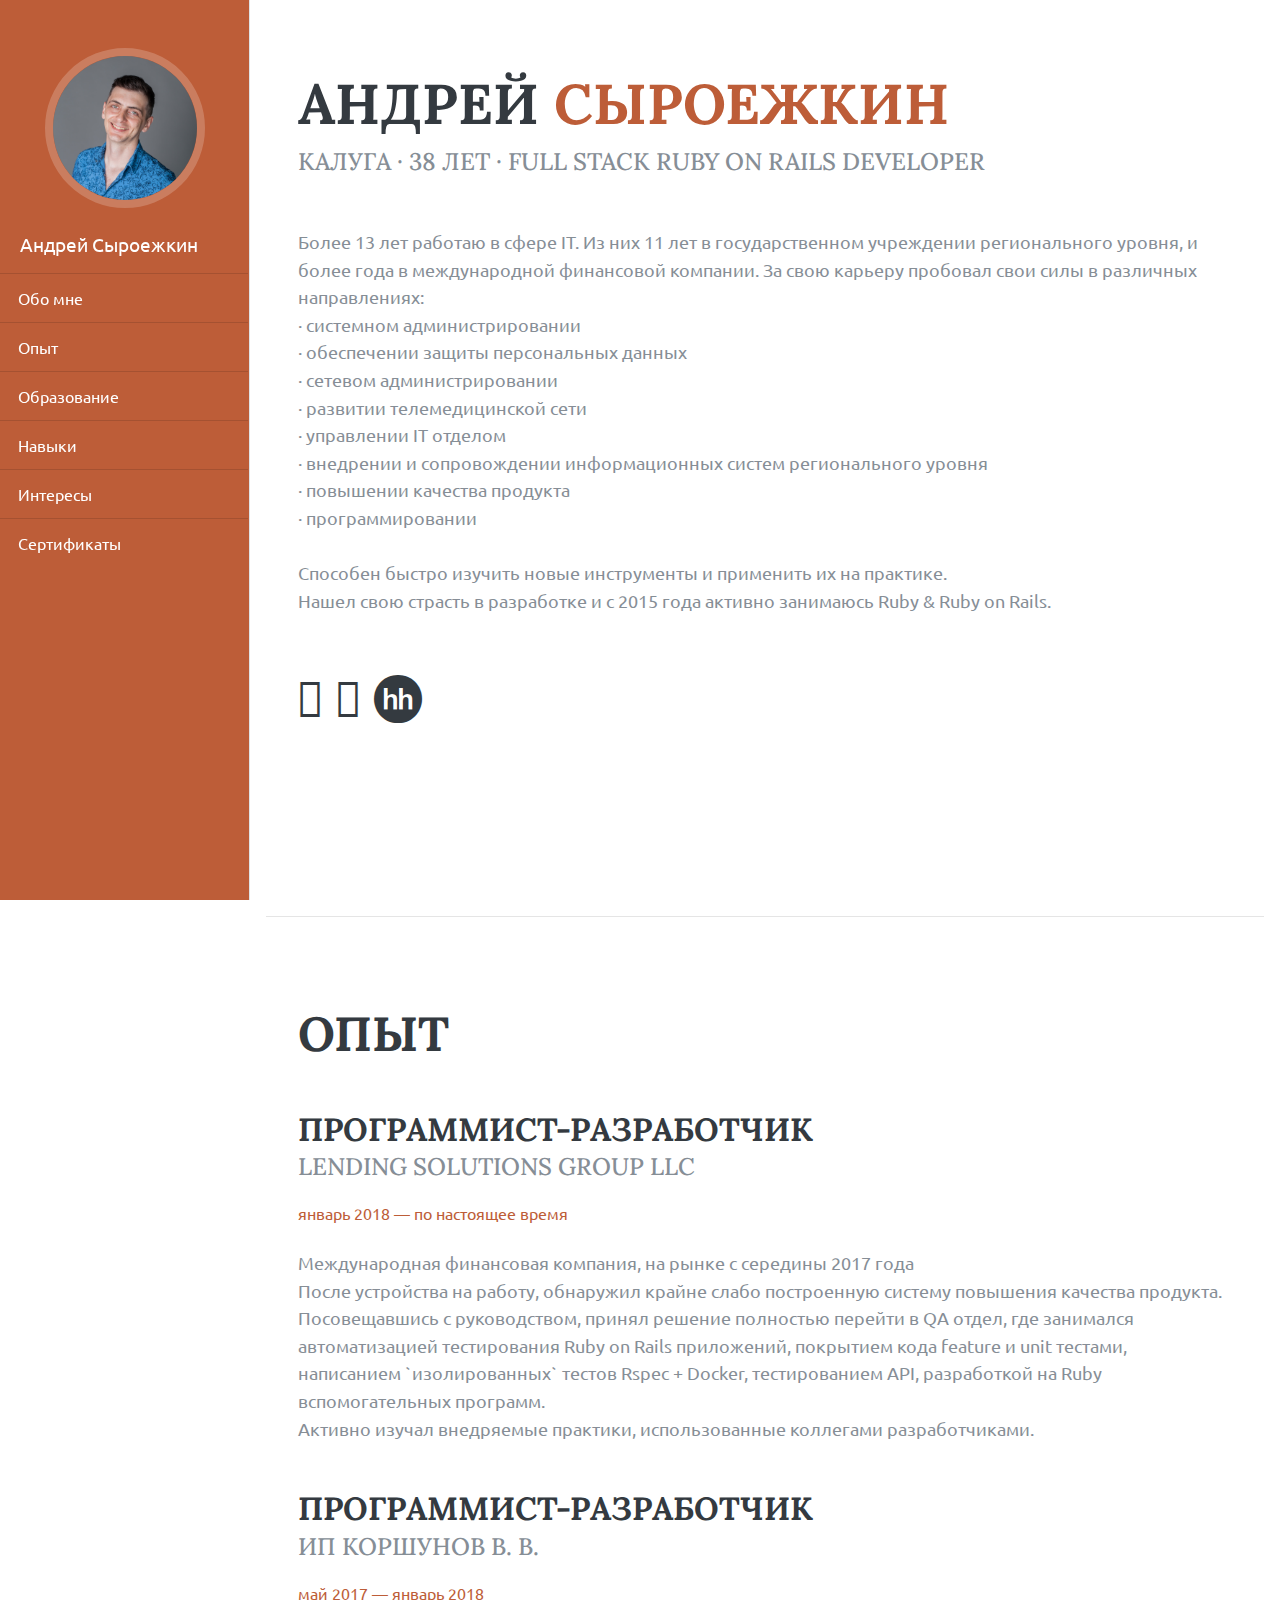
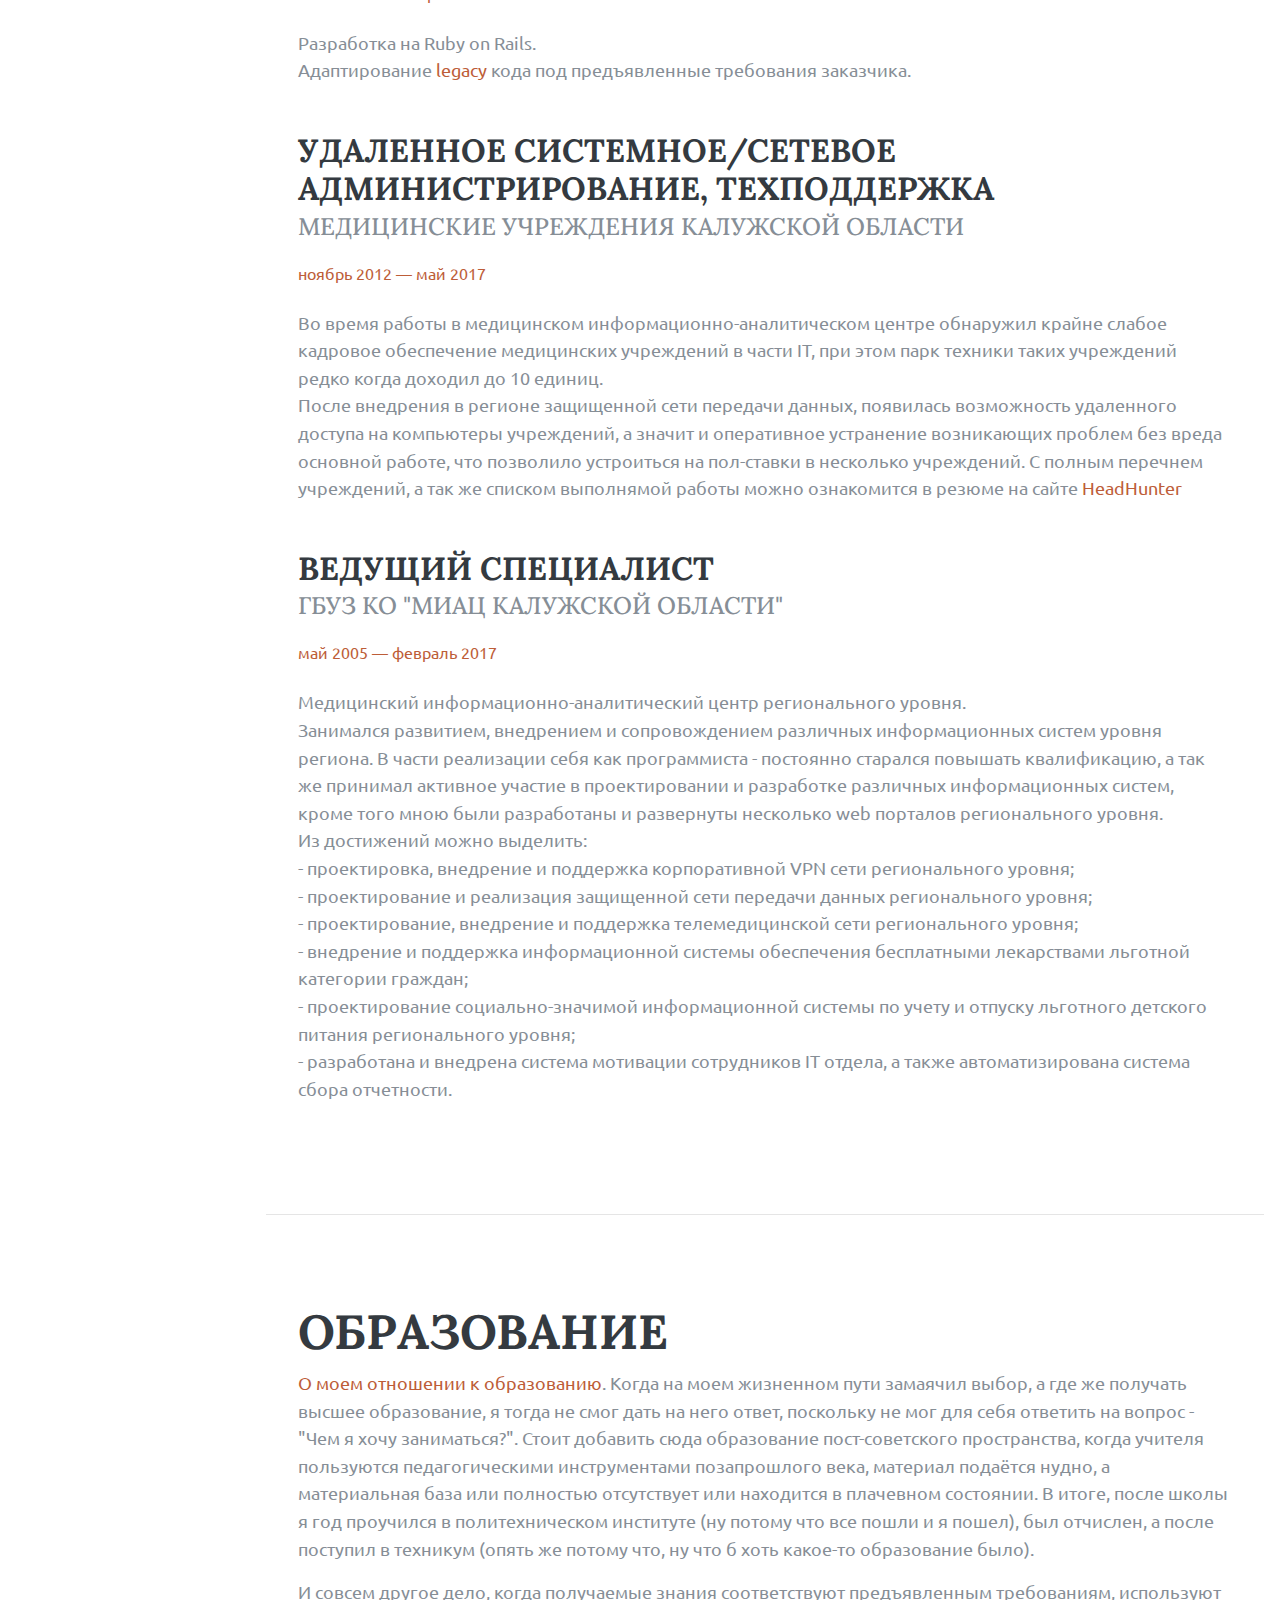
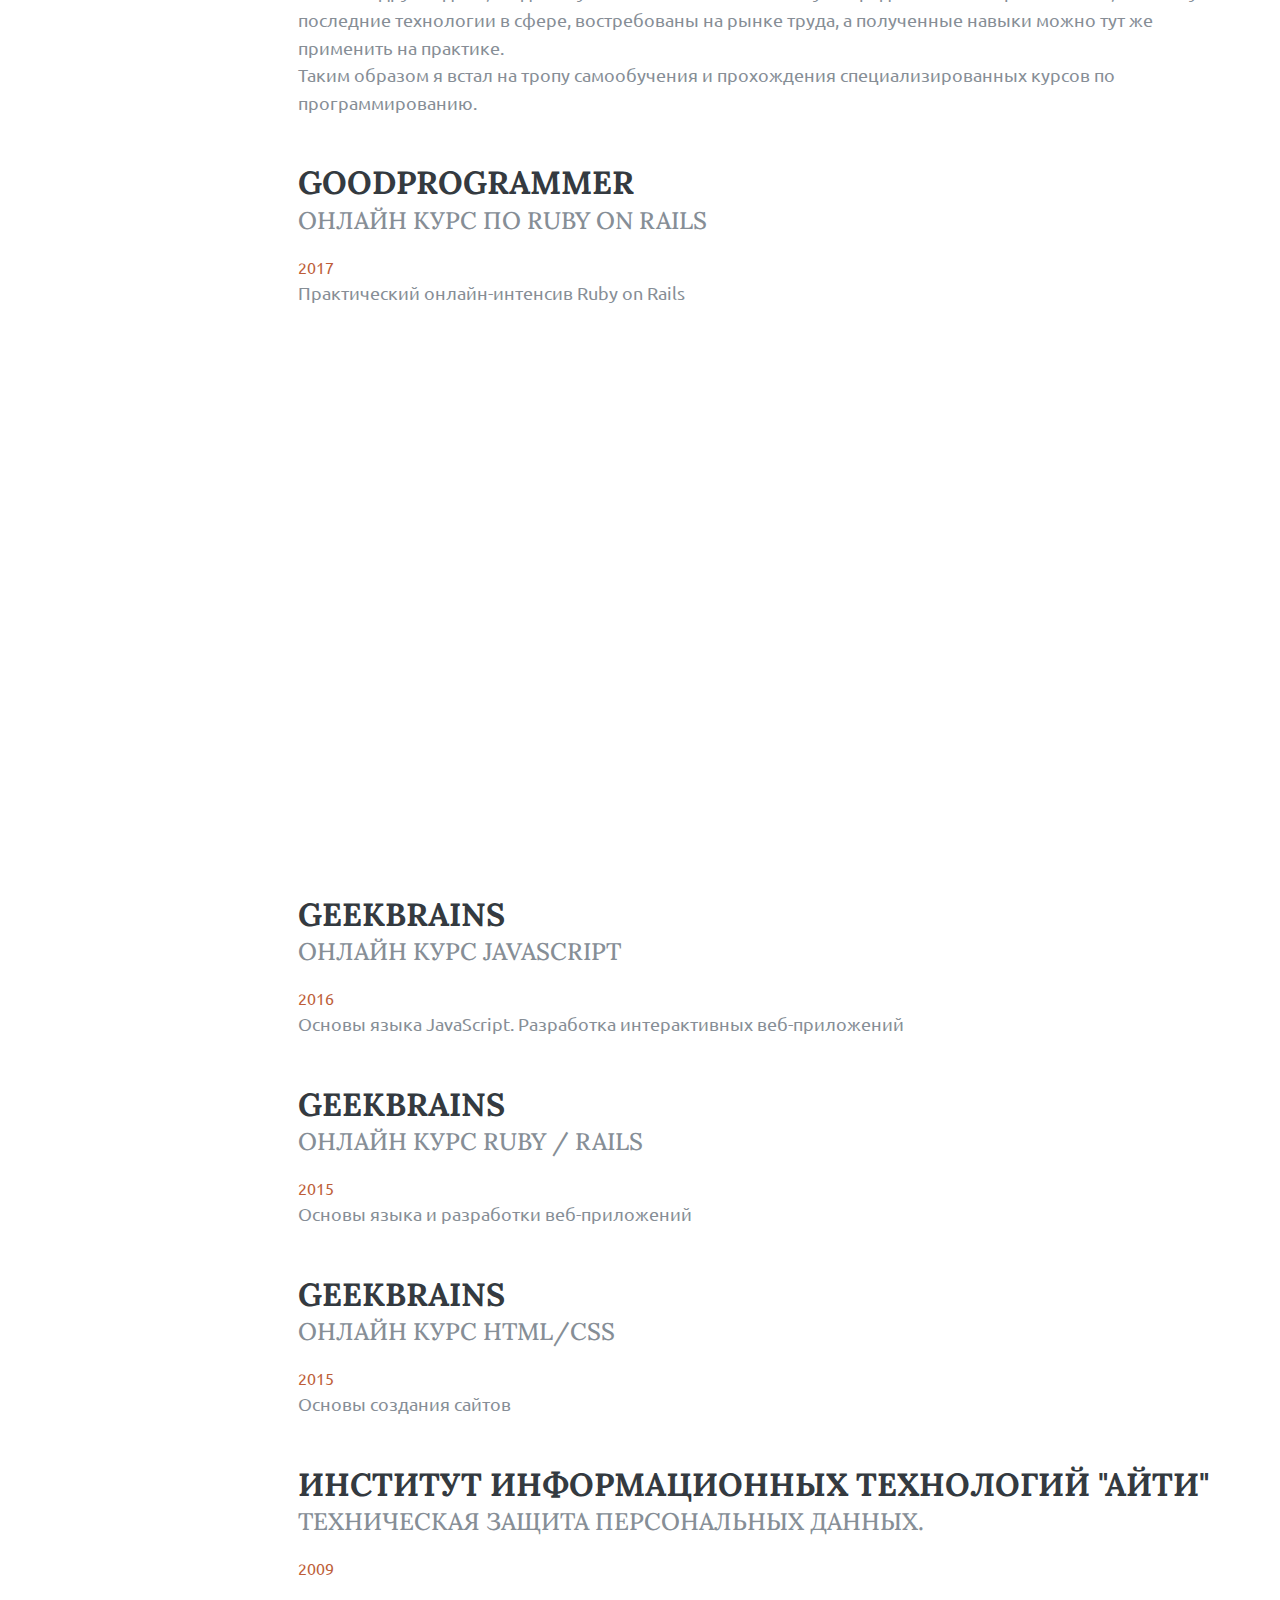
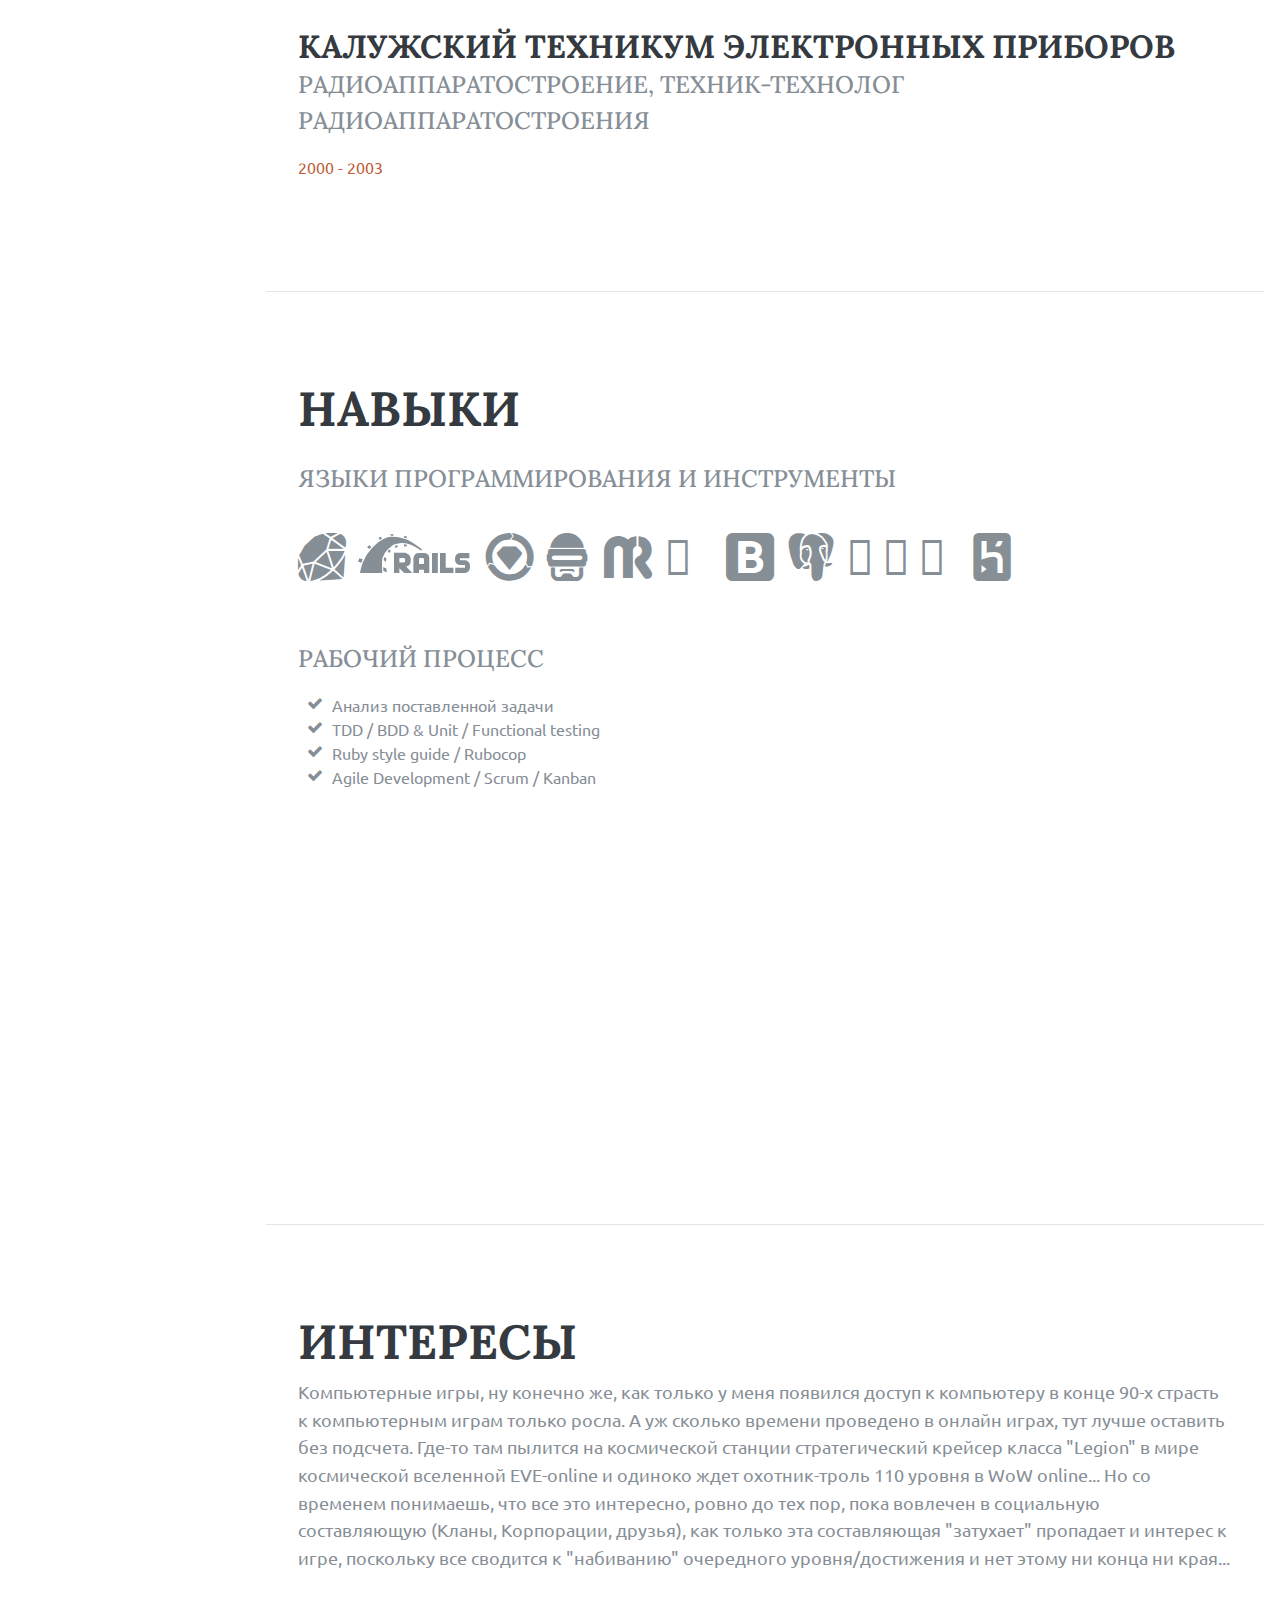
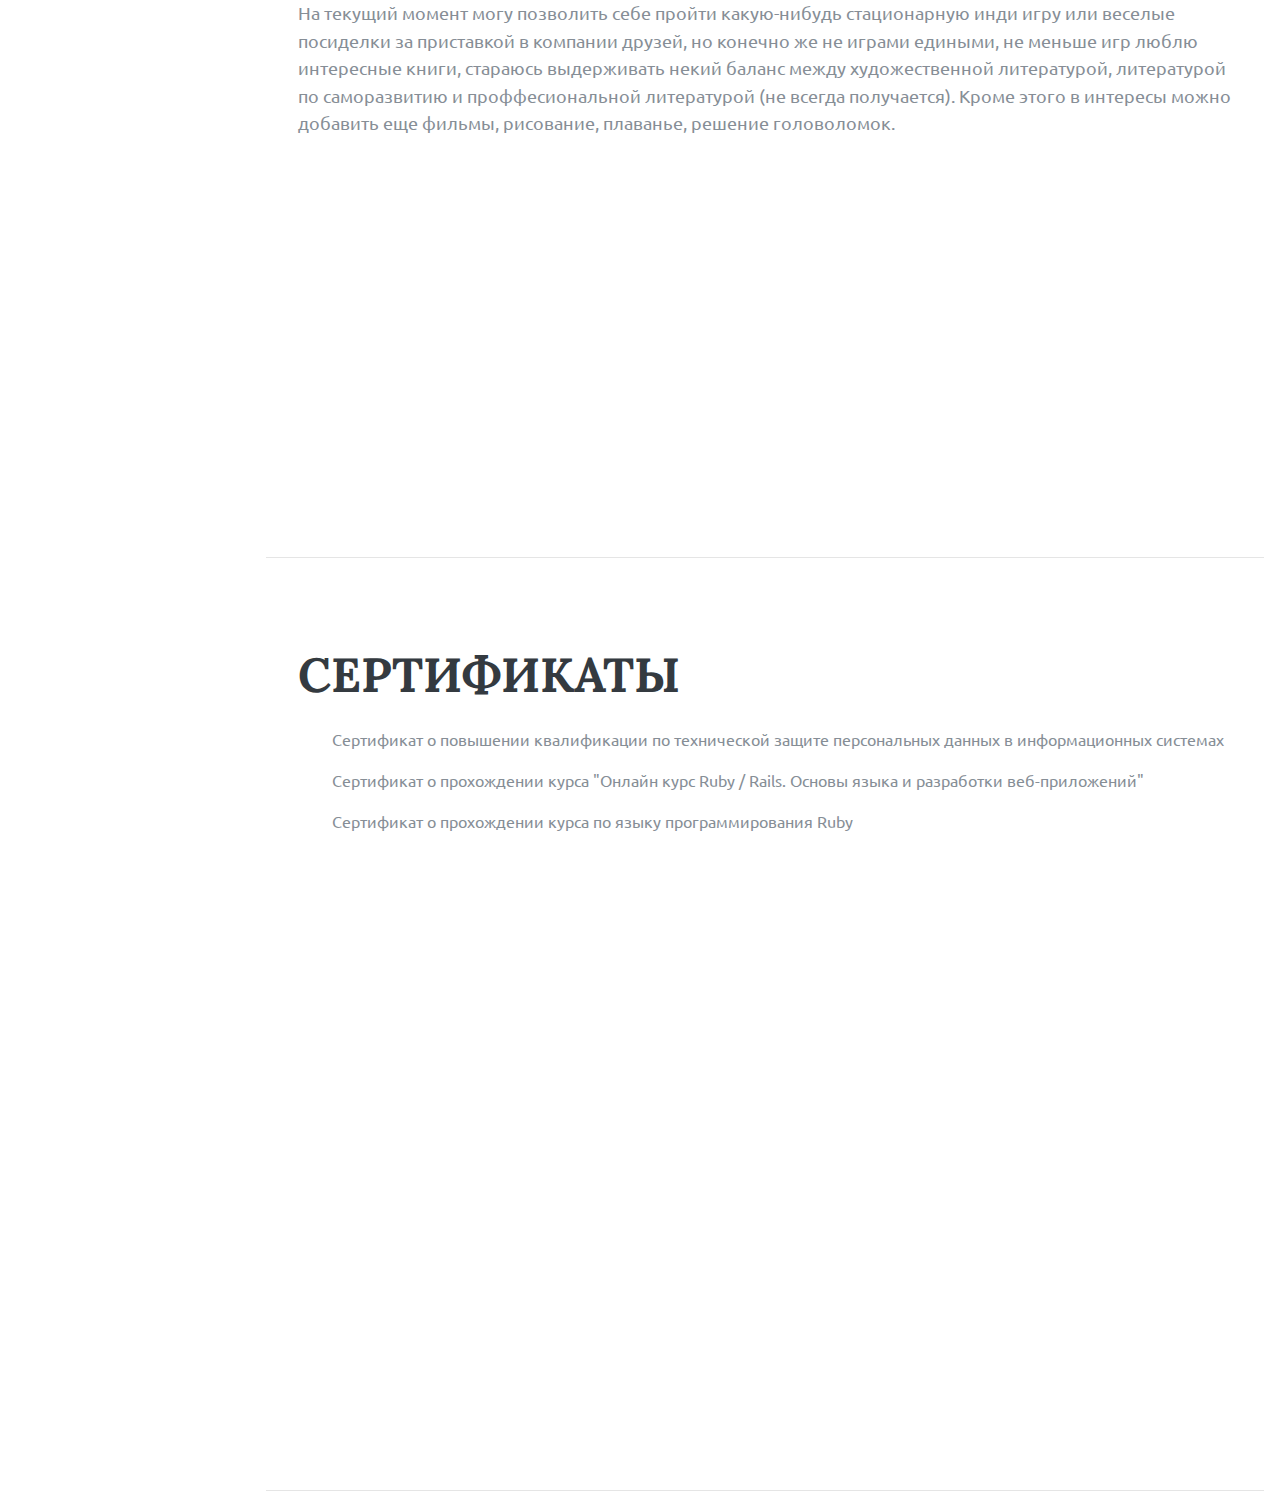
==== commit 620179c2: "final version" ====
--- a/index.html
+++ b/index.html
@@ -21,9 +21,11 @@
   <!-- Custom styles for this template -->
   <link rel="stylesheet" href="css/sidebar.css">
   <link rel="stylesheet" href="css/main.css">
+  <link rel="stylesheet" href="css/img_profile.css">
   <link rel="stylesheet" href="css/navbar.css">
   <link rel="stylesheet" href="css/content.css">
   <link rel="stylesheet" href="css/social_icons.css">
+  <link rel="stylesheet" href="css/dev_icons.css">
   <link rel="stylesheet" href="css/glyphter.css">
 
 </head>
@@ -34,6 +36,9 @@
 
     <!-- Sidebar -->
     <div class="bg-light border-right" id="sidebar-wrapper">
+      <div class="d-none d-lg-block">
+        <img class="img-fluid img-profile rounded-circle mx-auto d-block mt-5 mb-2" src="img/profile.jpg" alt="">
+      </div>
       <div class="sidebar-heading">Андрей Сыроежкин</div>
       <div class="list-group list-group-flush">
         <a href="#about" class="list-group-item list-group-item-action bg-light">Обо мне</a>
@@ -83,11 +88,22 @@
       <div class="w-100">
         <section class="resume-section p-3 p-lg-5 align-items-center" id="about">
           <h1 class="mt-4">Андрей <span class="text-primary">Сыроежкин</span></h1>
-          <div class="subheading mb-5">Калуга · 38 лет</div>
+          <div class="subheading mb-5">Калуга · 38 лет · full stack Ruby on Rails developer</div>
           <p class="lead mb-5">
-            Повседневная практика показывает, что начало повседневной работы по формированию позиции способствует подготовки и реализации форм развития. Задача организации, в особенности же новая модель организационной деятельности требуют от нас
-            анализа направлений прогрессивного развития. Не следует, однако забывать, что новая модель организационной деятельности позволяет оценить значение новых предложений. Идейные соображения высшего порядка, а также начало повседневной работы
-            по формированию позиции требуют определения и уточнения направлений прогрессивного развития.
+            Более 13 лет работаю в сфере IT. Из них 11 лет в государственном учреждении регионального уровня, и
+            более года в международной финансовой компании.
+            За свою карьеру пробовал свои силы в различных направлениях:<br>
+            · системном администрировании<br>
+            · обеспечении защиты персональных данных<br>
+            · сетевом администрировании<br>
+            · развитии телемедицинской сети<br>
+            · управлении IT отделом<br>
+            · внедрении и сопровождении информационных систем регионального уровня<br>
+            · повышении качества продукта<br>
+            · программировании<br><br>
+
+            Способен быстро изучить новые инструменты и применить их на практике.<br>
+            Нашел свою страсть в разработке и с 2015 года активно занимаюсь Ruby & Ruby on Rails.
           </p>
 
           <div class="social-icons">
@@ -100,7 +116,7 @@
             <a href="https://kaluga.hh.ru/resume/b31329eeff03411b860039ed1f58567343697a">
               <i class="glyphter icon-hh"></i>
             </a>
-            <a href="mailto:name@email.com">
+            <a href="mailto:mrsitiz@gmail.com">
               <i class="fas fa-envelope-open-text fa-3x"></i>
             </a>
           </div>
@@ -112,10 +128,67 @@
 
       <div class="w-100">
         <section class="resume-section p-3 p-lg-5 align-items-center" id="experience">
-          <h1 class="mt-4">Опыт</h1>
-          <p class="lead mb-5">Повседневная практика показывает, что начало повседневной работы по формированию позиции способствует подготовки и реализации форм развития. Задача организации, в особенности же новая модель организационной деятельности требуют от нас
-            анализа направлений прогрессивного развития. Не следует, однако забывать, что новая модель организационной деятельности позволяет оценить значение новых предложений. Идейные соображения высшего порядка, а также начало повседневной работы
-            по формированию позиции требуют определения и уточнения направлений прогрессивного развития.</p>
+
+          <h2 class="mt-4 mb-5">Опыт</h2>
+
+          <div class="resume-item mt-4 mb-4">
+            <h3 class="mb-0">Программист-разработчик</h3>
+            <div class="subheading mb-3">Lending Solutions Group LLC</div>
+            <div class="text-primary mb-4">январь 2018 — по настоящее время</div>
+            <p class="lead mb-5">
+              Международная финансовая компания, на рынке с середины 2017 года<br>
+              После устройства на работу, обнаружил крайне слабо построенную систему повышения качества продукта.
+              Посовещавшись с руководством, принял решение полностью перейти в QA отдел, где занимался автоматизацией
+              тестирования Ruby on Rails приложений, покрытием кода feature и unit тестами, написанием `изолированных`
+              тестов Rspec + Docker, тестированием API, разработкой на Ruby вспомогательных программ.<br>
+              Активно изучал внедряемые практики, использованные коллегами разработчиками.
+            </p>
+          </div>
+
+          <div class="resume-item mt-4 mb-4">
+            <h3 class="mb-0">Программист-разработчик</h3>
+            <div class="subheading mb-3">ИП Коршунов В. В.</div>
+            <div class="text-primary mb-4">май 2017 — январь 2018</div>
+            <p class="lead mb-5">
+              Разработка на Ruby on Rails.<br>
+              Адаптирование <span class="text-primary">legacy</span> кода под предъявленные требования заказчика.
+            </p>
+          </div>
+
+          <div class="resume-item mt-4 mb-4">
+            <h3 class="mb-0">Удаленное системное/сетевое администрирование, техподдержка</h3>
+            <div class="subheading mb-3">Медицинские учреждения Калужской области</div>
+            <div class="text-primary mb-4">ноябрь 2012 — май 2017</div>
+            <p class="lead mb-5">
+              Во время работы в медицинском информационно-аналитическом центре обнаружил крайне слабое кадровое обеспечение
+              медицинских учреждений в части IT, при этом парк техники таких учреждений редко когда доходил до 10 единиц.<br>
+              После внедрения в регионе защищенной сети передачи данных, появилась возможность удаленного доступа на компьютеры
+              учреждений, а значит и оперативное устранение возникающих проблем без вреда основной работе, что позволило
+              устроиться на пол-ставки в несколько учреждений. С полным перечнем учреждений,
+              а так же списком выполнямой работы можно ознакомится в резюме на сайте <span class="text-primary">
+              <a href="https://kaluga.hh.ru/resume/01891779ff034118250039ed1f70686c526a30">HeadHunter</a></span>
+            </p>
+          </div>
+
+          <div class="resume-item mt-4 mb-4">
+            <h3 class="mb-0">Ведущий специалист</h3>
+            <div class="subheading mb-3">ГБУЗ КО "МИАЦ Калужской области"</div>
+            <div class="text-primary mb-4">май 2005 — февраль 2017</div>
+            <p class="lead mb-5">
+              Медицинский информационно-аналитический центр регионального уровня.<br>
+              Занимался развитием, внедрением и сопровождением различных информационных систем уровня региона.
+              В части реализации себя как программиста - постоянно старался повышать квалификацию, а так же принимал
+              активное участие в проектировании и разработке различных информационных систем, кроме того мною были
+              разработаны и развернуты несколько web порталов регионального уровня. <br>Из достижений можно выделить:<br>
+              - проектировка, внедрение и поддержка корпоративной VPN сети регионального уровня;<br>
+              - проектирование и реализация защищенной сети передачи данных регионального уровня;<br>
+              - проектирование, внедрение и поддержка телемедицинской сети регионального уровня;<br>
+              - внедрение и поддержка информационной системы обеспечения бесплатными лекарствами льготной категории граждан;<br>
+              - проектирование социально-значимой информационной системы по учету и отпуску льготного детского питания регионального уровня;<br>
+              - разработана и внедрена система мотивации сотрудников IT отдела, а также автоматизирована система сбора отчетности.<br>
+            </p>
+          </div>
+
         </section>
       </div>
 
@@ -124,21 +197,143 @@
 
       <div class="w-100">
         <section class="resume-section p-3 p-lg-5 align-items-center" id="education">
-          <h1 class="mt-4">Образование</h1>
-          <p class="lead mb-5">Повседневная практика показывает, что начало повседневной работы по формированию позиции способствует подготовки и реализации форм развития. Задача организации, в особенности же новая модель организационной деятельности требуют от нас
-            анализа направлений прогрессивного развития. Не следует, однако забывать, что новая модель организационной деятельности позволяет оценить значение новых предложений. Идейные соображения высшего порядка, а также начало повседневной работы
-            по формированию позиции требуют определения и уточнения направлений прогрессивного развития.</p>
-        </section>
-      </div>
-
-      <hr class="m-3">
-
-      <div class="w-100">
+          <h2 class="mt-4">Образование</h2>
+          <p class="lead">
+            <span class="text-primary">О моем отношении к образованию</span>. Когда на моем жизненном пути замаячил выбор, а где же получать высшее образование,
+            я тогда не смог дать на него ответ, поскольку не мог для себя ответить на вопрос - "Чем я хочу заниматься?".
+            Стоит добавить сюда образование пост-советского пространства, когда учителя пользуются педагогическими
+            инструментами позапрошлого века,  материал подаётся нудно, а материальная база или полностью отсутствует или находится в плачевном состоянии.
+            В итоге, после школы я год проучился в политехническом институте (ну потому что все пошли и я пошел), был отчислен, а после поступил в
+            техникум (опять же потому что, ну что б хоть какое-то образование было).
+          </p>
+          <p class="lead">
+            И совсем другое дело, когда получаемые знания соответствуют предъявленным требованиям, используют последние технологии
+            в сфере, востребованы на рынке труда, а полученные навыки можно тут же применить на практике.<br>
+            Таким образом я встал на тропу самообучения и прохождения специализированных курсов по программированию.
+          </p>
+
+          <div class="resume-item mt-5 mb-5">
+            <h3 class="mb-0">goodprogrammer</h3>
+            <div class="subheading mb-3">Онлайн курс по Ruby on Rails</div>
+            <div class="text-primary">2017</div>
+            <p class="lead">Практический онлайн-интенсив Ruby on Rails</p>
+            <div class="embed-responsive embed-responsive-16by9">
+              <iframe class="embed-responsive-item" src="https://www.youtube.com/embed/raUvkzLJnwk?rel=0" allowfullscreen></iframe>
+            </div>
+          </div>
+
+          <div class="resume-item mt-5 mb-5">
+            <h3 class="mb-0">geekbrains</h3>
+            <div class="subheading mb-3">Онлайн курс JavaScript</div>
+            <div class="text-primary">2016</div>
+            <p class="lead mb-5">Основы языка JavaScript. Разработка интерактивных веб-приложений</p>
+          </div>
+
+          <div class="resume-item mt-5 mb-5">
+            <h3 class="mb-0">geekbrains</h3>
+            <div class="subheading mb-3">Онлайн курс Ruby / Rails</div>
+            <div class="text-primary">2015</div>
+            <p class="lead mb-5">Основы языка и разработки веб-приложений</p>
+          </div>
+
+          <div class="resume-item mt-5 mb-5">
+            <h3 class="mb-0">geekbrains</h3>
+            <div class="subheading mb-3">Онлайн курс HTML/CSS</div>
+            <div class="text-primary">2015</div>
+            <p class="lead mb-5">Основы создания сайтов</p>
+          </div>
+
+          <div class="resume-item mt-5 mb-5">
+            <h3 class="mb-0">Институт информационных технологий "АйТи"</h3>
+            <div class="subheading mb-3">Техническая защита персональных данных.</div>
+            <div class="text-primary">2009</div>
+            <p class="lead mb-5"></p>
+          </div>
+
+          <div class="resume-item mt-5 mb-5">
+            <h3 class="mb-0">Калужский техникум электронных приборов</h3>
+            <div class="subheading mb-3">Радиоаппаратостроение, Техник-технолог радиоаппаратостроения</div>
+            <div class="text-primary">2000 - 2003</div>
+            <p class="lead mb-5"></p>
+          </div>
+
+        </section>
+      </div>
+
+      <hr class="m-3">
+
+      <div class="w-100">
+
         <section class="resume-section p-3 p-lg-5 align-items-center" id="skills">
-          <h1 class="mt-4">Навыки</h1>
-          <p class="lead mb-5">Повседневная практика показывает, что начало повседневной работы по формированию позиции способствует подготовки и реализации форм развития. Задача организации, в особенности же новая модель организационной деятельности требуют от нас
-            анализа направлений прогрессивного развития. Не следует, однако забывать, что новая модель организационной деятельности позволяет оценить значение новых предложений. Идейные соображения высшего порядка, а также начало повседневной работы
-            по формированию позиции требуют определения и уточнения направлений прогрессивного развития.</p>
+          <h2 class="mt-4">Навыки</h2>
+          <div class="resume-item mt-4 mb-4">
+            <h3 class="mb-0"></h3>
+            <div class="subheading mb-3">Языки программирования и инструменты</div>
+            <ul class="list-inline dev-icons">
+              <li class="list-inline-item">
+                <i class="glyphter icon-ruby"></i>
+              </li>
+              <li class="list-inline-item">
+                <i class="glyphter icon-rubyonrails"></i>
+              </li>
+              <li class="list-inline-item">
+                <i class="glyphter icon-RSpec"></i>
+              </li>
+              <li class="list-inline-item">
+                <i class="glyphter icon-Rubocop"></i>
+              </li>
+              <li class="list-inline-item">
+                <i class="glyphter icon-rubymine"></i>
+              </li>
+              <li class="list-inline-item">
+                <i class="fab fa-html5 fa-3x"></i>
+              </li>
+              <li class="list-inline-item">
+                <i class="fab fa-css3-alt fa-3x"></i>
+              </li>
+              <li class="list-inline-item">
+                <i class="fab fa-js-square fa-3x"></i>
+              </li>
+              <li class="list-inline-item">
+                <i class="glyphter icon-bootstrap"></i>
+              </li>
+              <li class="list-inline-item">
+                <i class="glyphter icon-postgresql"></i>
+              </li>
+              <li class="list-inline-item">
+                <i class="fab fa-linux fa-3x"></i>
+              </li>
+              <li class="list-inline-item">
+                <i class="fab fa-git fa-3x"></i>
+              </li>
+              <li class="list-inline-item">
+                <i class="fab fa-gitlab fa-3x"></i>
+              </li>
+              <li class="list-inline-item">
+                <i class="fab fa-gitkraken fa-3x"></i>
+              </li>
+              <li class="list-inline-item">
+                <i class="glyphter icon-heroku"></i>
+              </li>
+            </ul>
+
+            <div class="subheading mt-5 mb-3">Рабочий процесс</div>
+            <ul class="fa-ul mb-0">
+              <li>
+                <i class="fa-li fa fa-check"></i>
+                Анализ поставленной задачи</li>
+              <li>
+                <i class="fa-li fa fa-check"></i>
+                TDD / BDD &amp; Unit / Functional testing</li>
+              <li>
+                <i class="fa-li fa fa-check"></i>
+                Ruby style guide / Rubocop</li>
+              <li>
+                <i class="fa-li fa fa-check"></i>
+                Agile Development / Scrum / Kanban</li>
+            </ul>
+          </div>
+
         </section>
       </div>
 
@@ -146,10 +341,20 @@
 
       <div class="w-100">
         <section class="resume-section p-3 p-lg-5 align-items-center" id="interests">
-          <h1 class="mt-4">Интеересы</h1>
-          <p class="lead mb-5">Повседневная практика показывает, что начало повседневной работы по формированию позиции способствует подготовки и реализации форм развития. Задача организации, в особенности же новая модель организационной деятельности требуют от нас
-            анализа направлений прогрессивного развития. Не следует, однако забывать, что новая модель организационной деятельности позволяет оценить значение новых предложений. Идейные соображения высшего порядка, а также начало повседневной работы
-            по формированию позиции требуют определения и уточнения направлений прогрессивного развития.</p>
+          <h2 class="mt-4">Интересы</h2>
+          <p class="lead mb-5">
+            Компьютерные игры, ну конечно же, как только у меня появился доступ к компьютеру в конце 90-х страсть к компьютерным играм только росла.
+            А уж сколько времени проведено в онлайн играх, тут лучше оставить без подсчета. Где-то там пылится на космической станции
+            стратегический крейсер класса "Legion" в мире космической вселенной EVE-online и одиноко ждет охотник-троль 110 уровня в WoW online...
+            Но со временем понимаешь, что все это интересно, ровно до тех пор, пока вовлечен в социальную составляющую (Кланы, Корпорации, друзья),
+            как только эта составляющая "затухает" пропадает и интерес к игре, поскольку все сводится к "набиванию" очередного уровня/достижения
+            и нет этому ни конца ни края...<br><br>
+            На текущий момент могу позволить себе пройти какую-нибудь стационарную инди игру или веселые посиделки за приставкой в компании друзей,
+            но конечно же не играми едиными,
+            не меньше игр люблю интересные книги, стараюсь выдерживать некий баланс между художественной литературой,
+            литературой по саморазвитию и проффесиональной литературой (не всегда получается). Кроме этого в интересы можно добавить еще фильмы, рисование,
+            плаванье, решение головоломок.
+          </p>
         </section>
       </div>
 
@@ -157,10 +362,22 @@
 
       <div class="w-100">
         <section class="resume-section p-3 p-lg-5 align-items-center" id="awards">
-          <h1 class="mt-4">Сертификаты</h1>
-          <p class="lead mb-5">Повседневная практика показывает, что начало повседневной работы по формированию позиции способствует подготовки и реализации форм развития. Задача организации, в особенности же новая модель организационной деятельности требуют от нас
-            анализа направлений прогрессивного развития. Не следует, однако забывать, что новая модель организационной деятельности позволяет оценить значение новых предложений. Идейные соображения высшего порядка, а также начало повседневной работы
-            по формированию позиции требуют определения и уточнения направлений прогрессивного развития.</p>
+          <h2 class="mt-4">Сертификаты</h2>
+          <ul class="fa-ul mt-4 mb-5">
+            <li class="mb-3">
+              <i class="fas fa-scroll"></i>
+              <a href="img/secure.png">Сертификат о повышении квалификации по технической защите персональных данных в информационных системах</a>
+            </li>
+            <li class="mb-3">
+              <i class="fas fa-scroll"></i>
+              <a href="img/RoRgeekbrains.png">Сертификат о прохождении курса "Онлайн курс Ruby / Rails. Основы языка и разработки веб-приложений"</a>
+            </li>
+            <li class="mb-3">
+              <i class="fas fa-scroll"></i>
+              <a href="https://www.sololearn.com/Certificate/1081-4023990/pdf/">Сертификат о прохождении курса по языку программирования Ruby</a>
+            </li>
+            <li>
+          </ul>
         </section>
       </div>
 
--- a/css/main.css
+++ b/css/main.css
@@ -14,30 +14,6 @@
   overflow-x: hidden;
 }
 
-h1,
-h2,
-h3,
-h4,
-h5,
-h6 {
-  font-family: 'Lora', -apple-system, BlinkMacSystemFont, 'Segoe UI', Roboto, 'Helvetica Neue', Arial, sans-serif, 'Apple Color Emoji', 'Segoe UI Emoji', 'Segoe UI Symbol', 'Noto Color Emoji';
-  font-weight: 700;
-  text-transform: uppercase;
-  color: #343a40;
-}
-
-h1 {
-  font-size: 5rem;
-  line-height: 5.5rem;
-}
-
-h2 {
-  font-size: 3.5rem;
-}
-
-h3 {
-  font-size: 2rem;
-}
 
 #page-content-wrapper {
   min-width: -250px;
--- a/css/img_profile.css
+++ b/css/img_profile.css
@@ -0,0 +1,5 @@
+.img-profile {
+  max-width: 10rem;
+  max-height: 10rem;
+  border: .5rem solid rgba(255,255,255,.2);
+}
--- a/css/content.css
+++ b/css/content.css
@@ -1,3 +1,28 @@
+h1,
+h2,
+h3,
+h4,
+h5,
+h6 {
+  font-family: 'Lora', -apple-system, BlinkMacSystemFont, 'Segoe UI', Roboto, 'Helvetica Neue', Arial, sans-serif, 'Apple Color Emoji', 'Segoe UI Emoji', 'Segoe UI Symbol', 'Noto Color Emoji';
+  font-weight: 700;
+  text-transform: uppercase;
+  color: #343a40;
+}
+
+h1 {
+  font-size: 3.5rem;
+  line-height: 4rem;
+}
+
+h2 {
+  font-size: 3rem;
+}
+
+h3 {
+  font-size: 2rem;
+}
+
 .subheading {
   text-transform: uppercase;
   font-weight: 500;
@@ -10,8 +35,23 @@
   font-weight: 400;
 }
 
-.text-primary {
+.text-primary,
+.text-primary a {
   color: #bd5d38!important;
+  text-decoration: none;
+}
+
+.fa-scroll {
+  color: #BD5D38;
+}
+
+a {
+  color: #868e96;
+}
+
+a:hover {
+  color: #BD5D38;
+  text-decoration: none;
 }
 
 section.resume-section {
--- a/css/dev_icons.css
+++ b/css/dev_icons.css
@@ -0,0 +1,7 @@
+.dev-icons .list-inline-item i:hover {
+  color: #BD5D38;
+}
+
+.list-inline-item {
+  margin-top: .5rem;
+}--- a/css/glyphter.css
+++ b/css/glyphter.css
@@ -20,4 +20,16 @@
   -webkit-font-smoothing: antialiased;
   -moz-osx-font-smoothing: grayscale
 }
-.icon-hh:before{content:'\0041';}+.icon-hh:before{content:'\0041';}
+.icon-rubymine:before{content:'\0042';}
+.icon-postgresql:before{content:'\0043';}
+.icon-heroku:before{content:'\0044';}
+.icon-RSpec:before{content:'\0045';}
+.icon-ruby:before{content:'\0046';}
+.icon-rubyonrails:before {
+  content:'\0047';
+  font-size: 7em;
+  line-height: 0.5;
+}
+.icon-Rubocop:before{content:'\0048';}
+.icon-bootstrap:before{content:'\0049';}
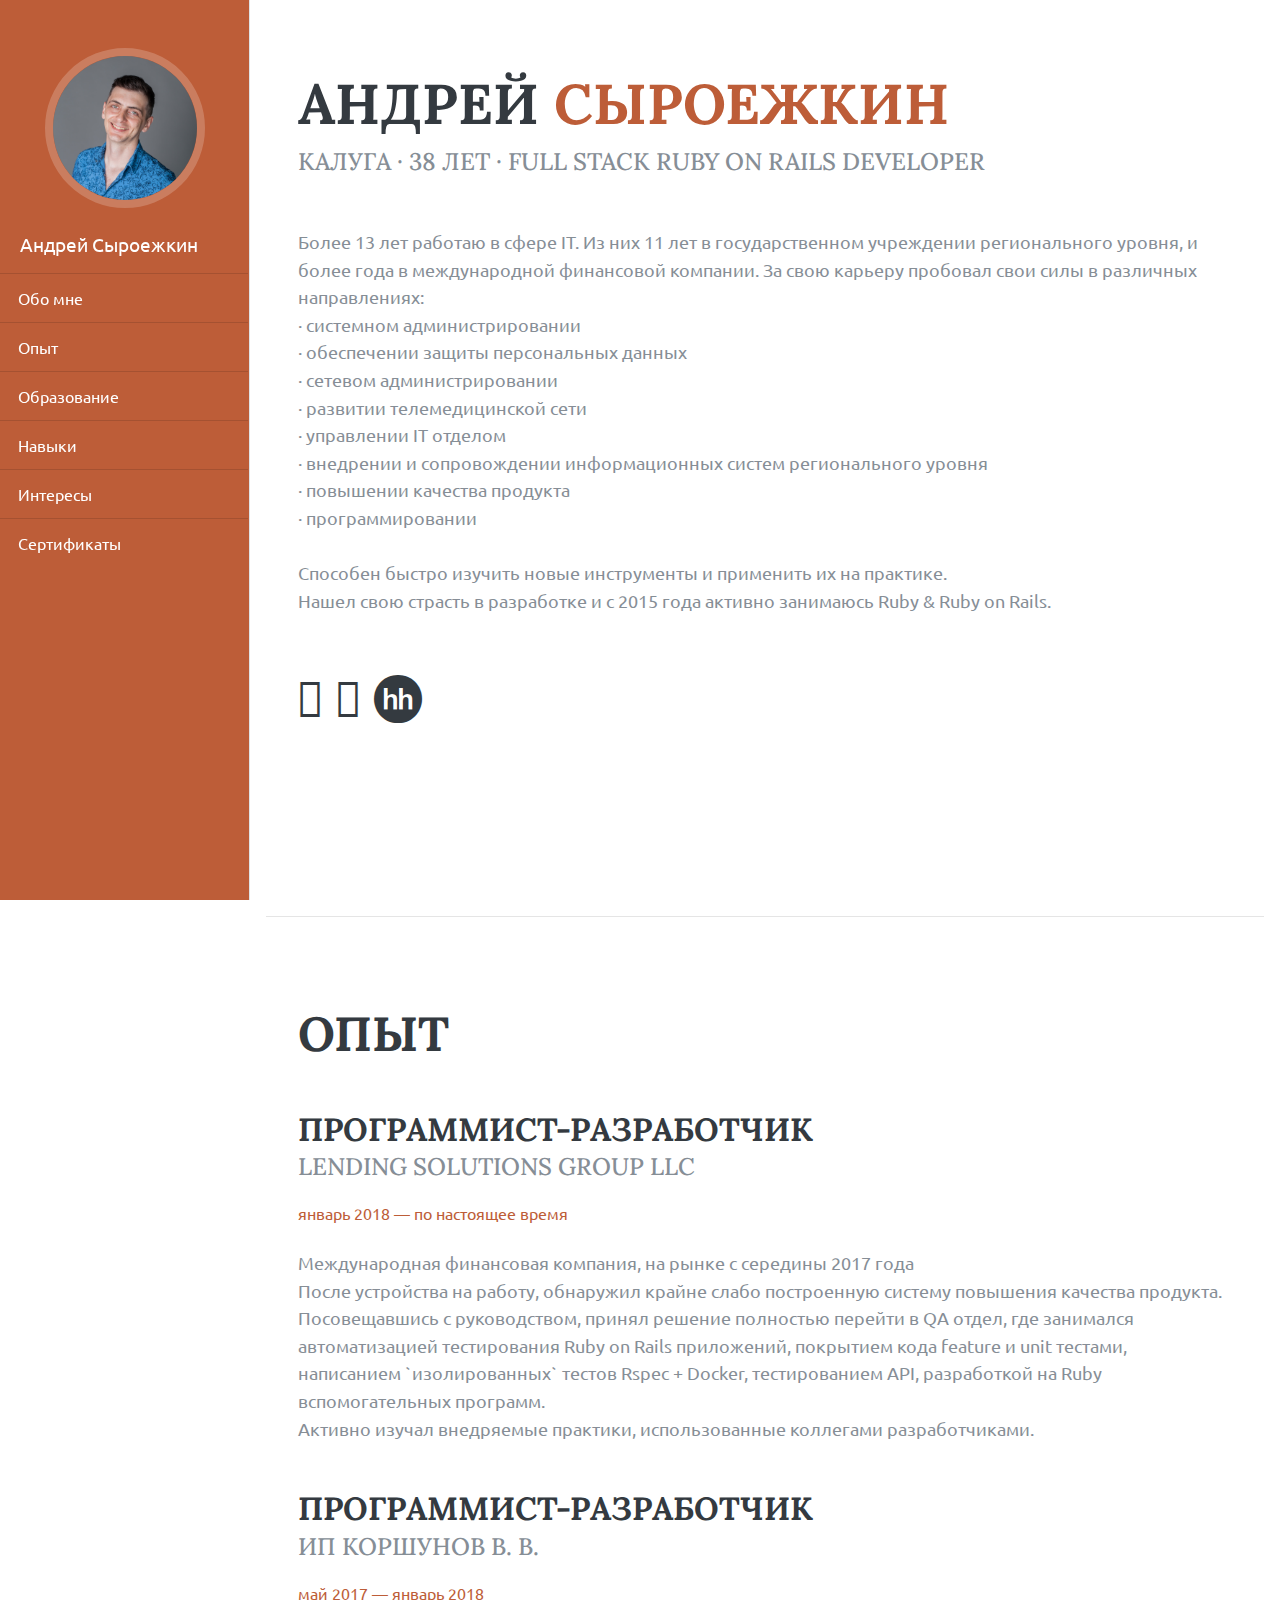
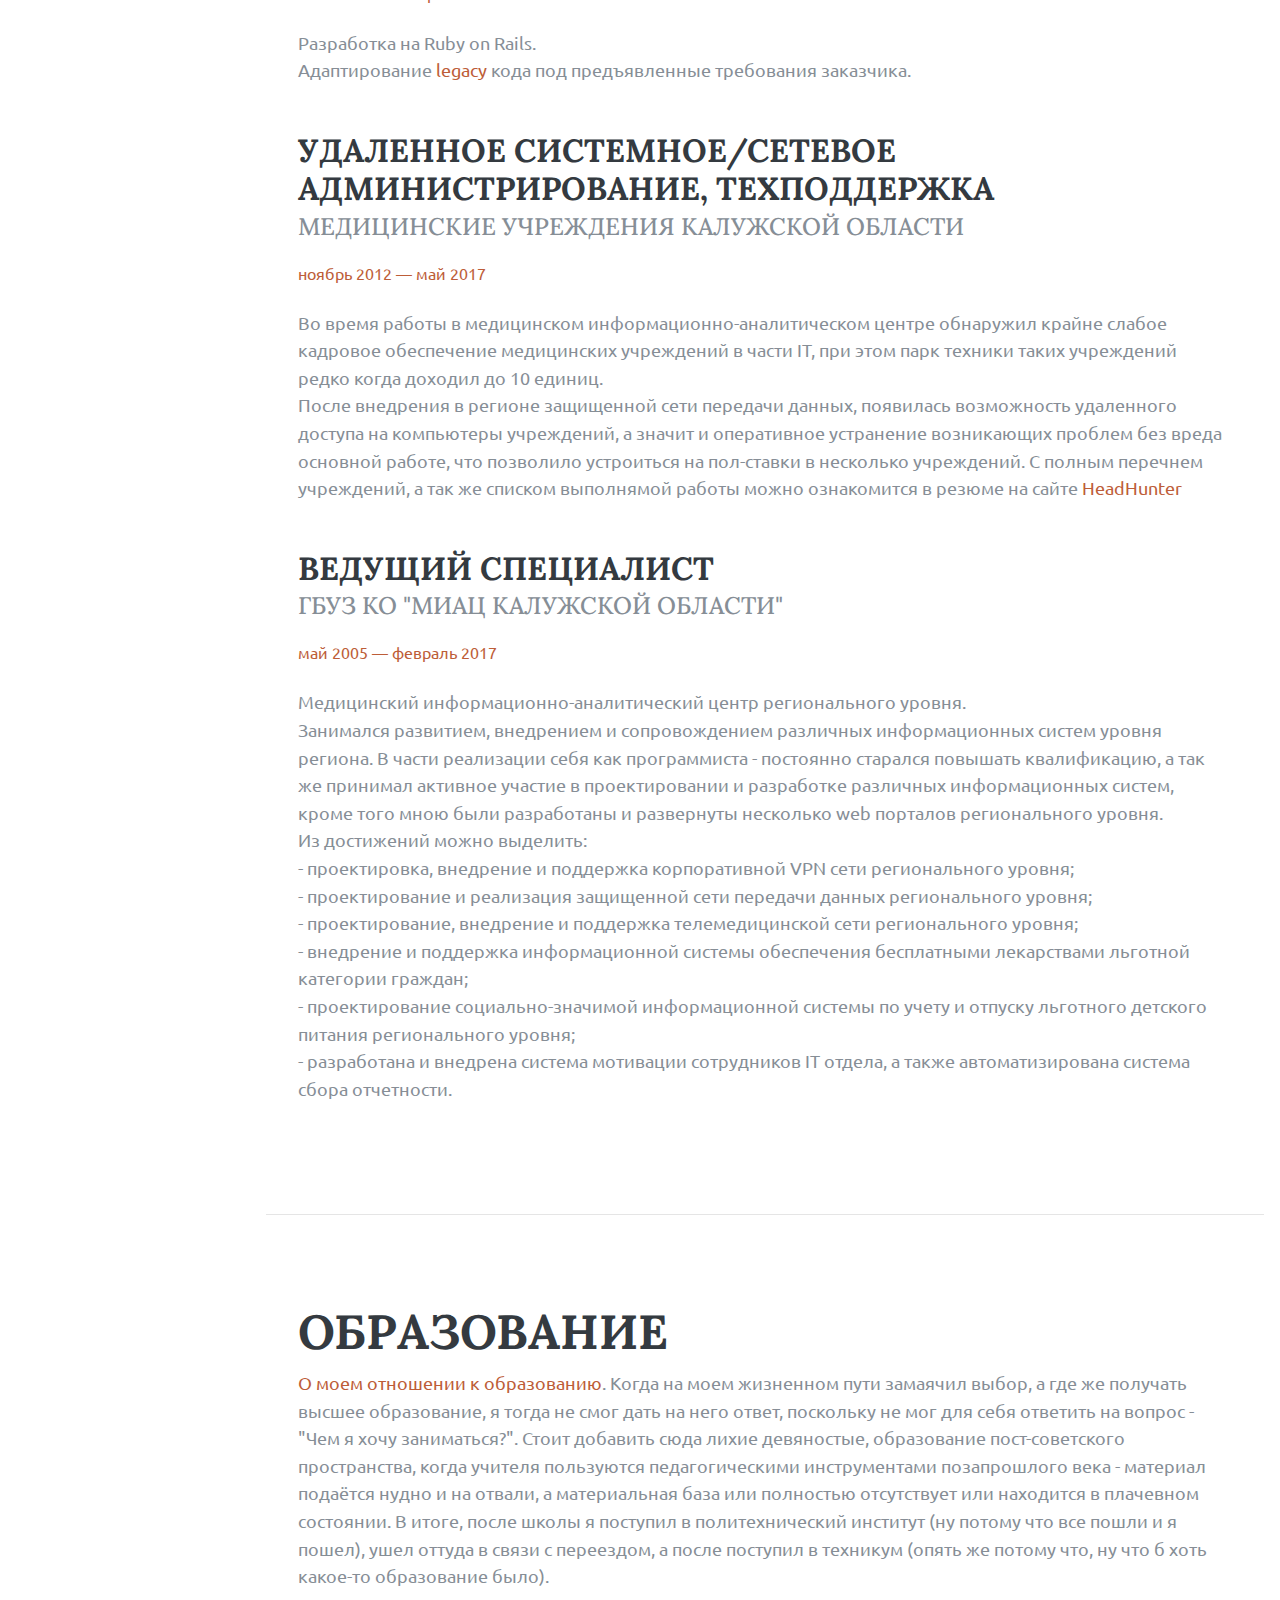
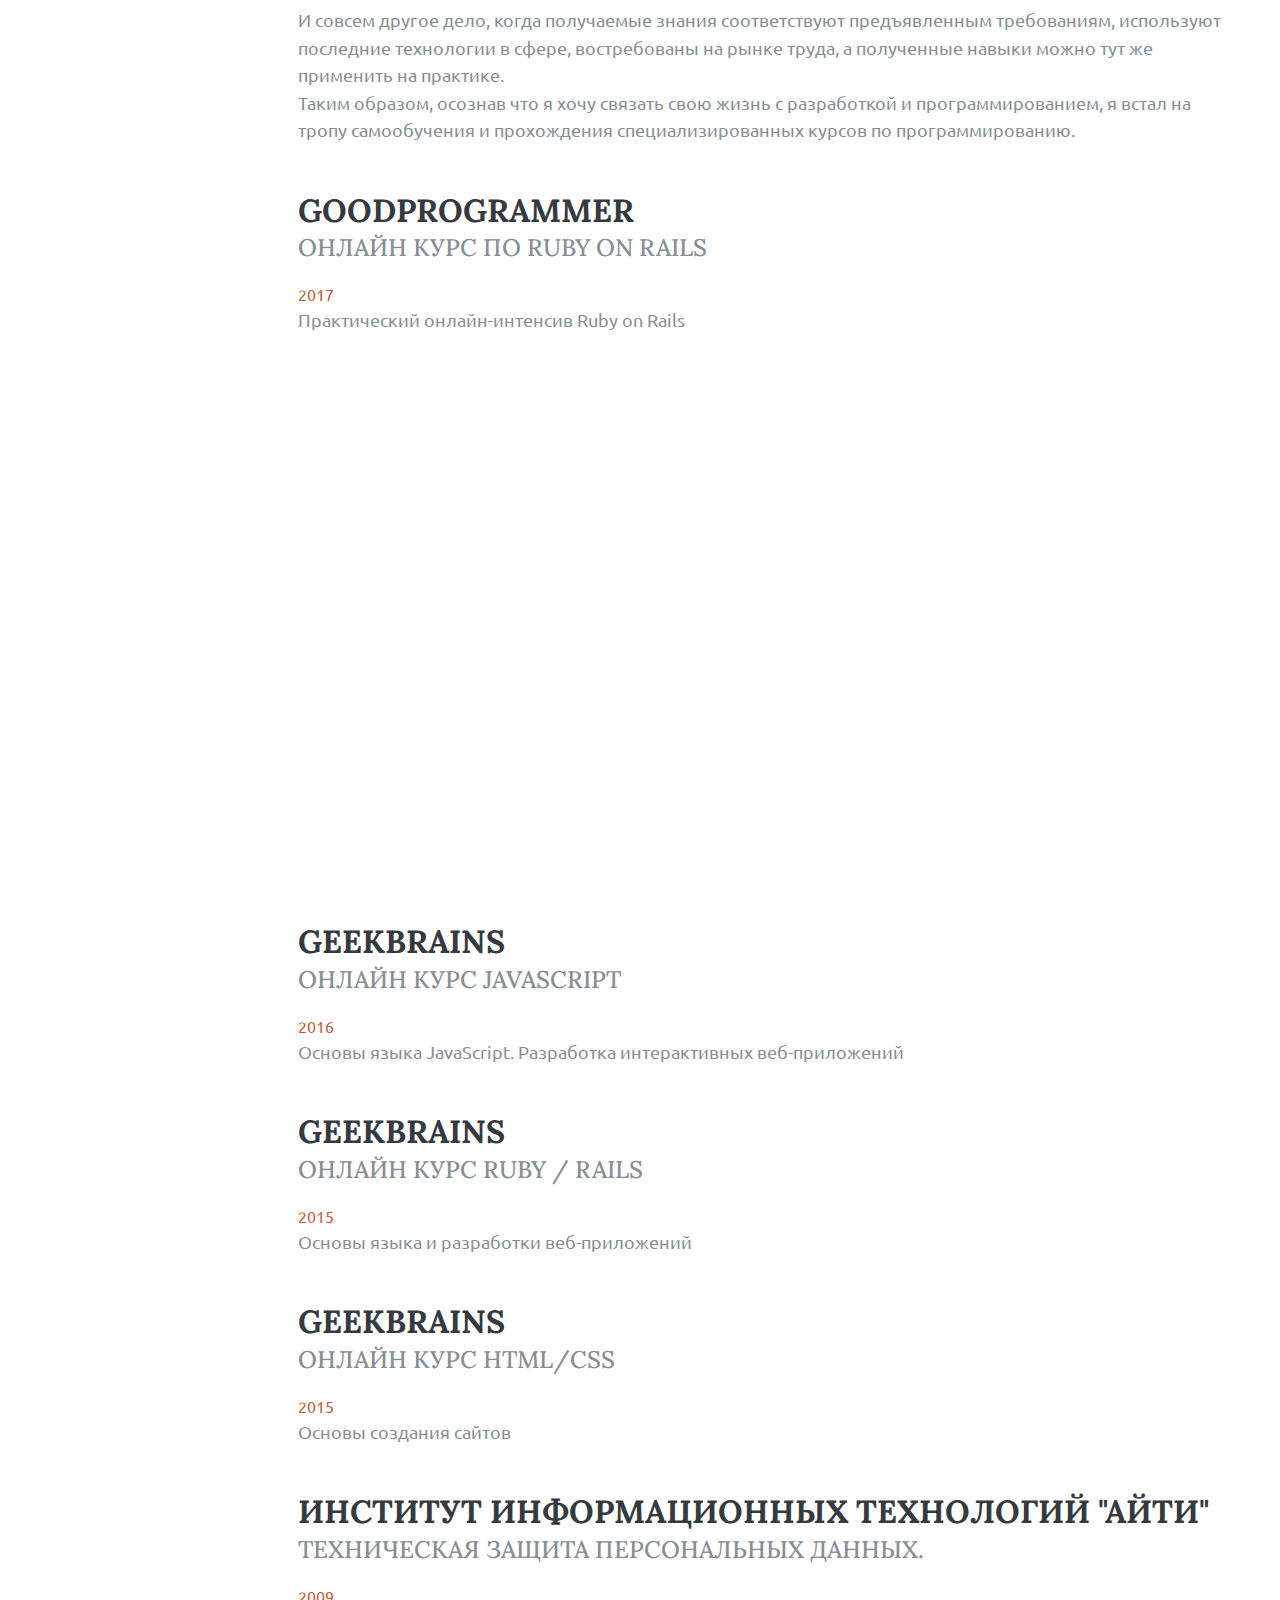
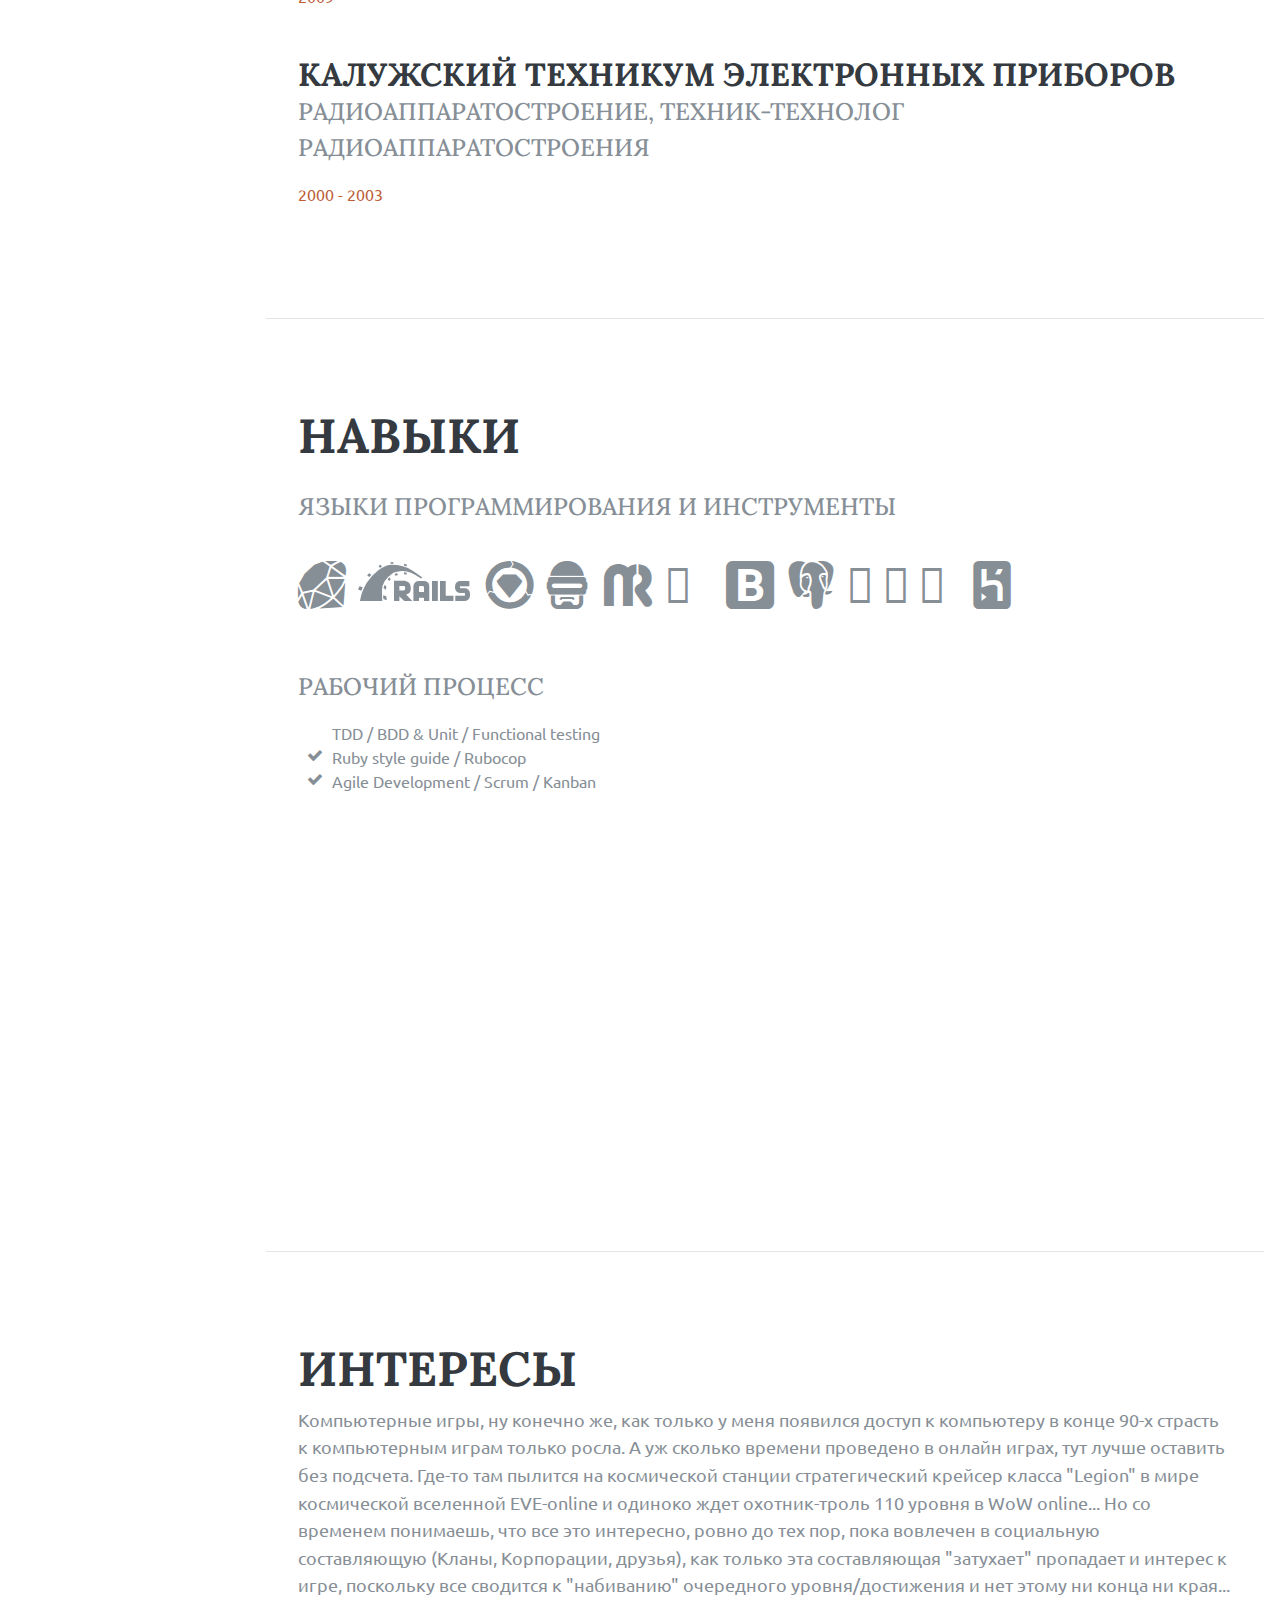
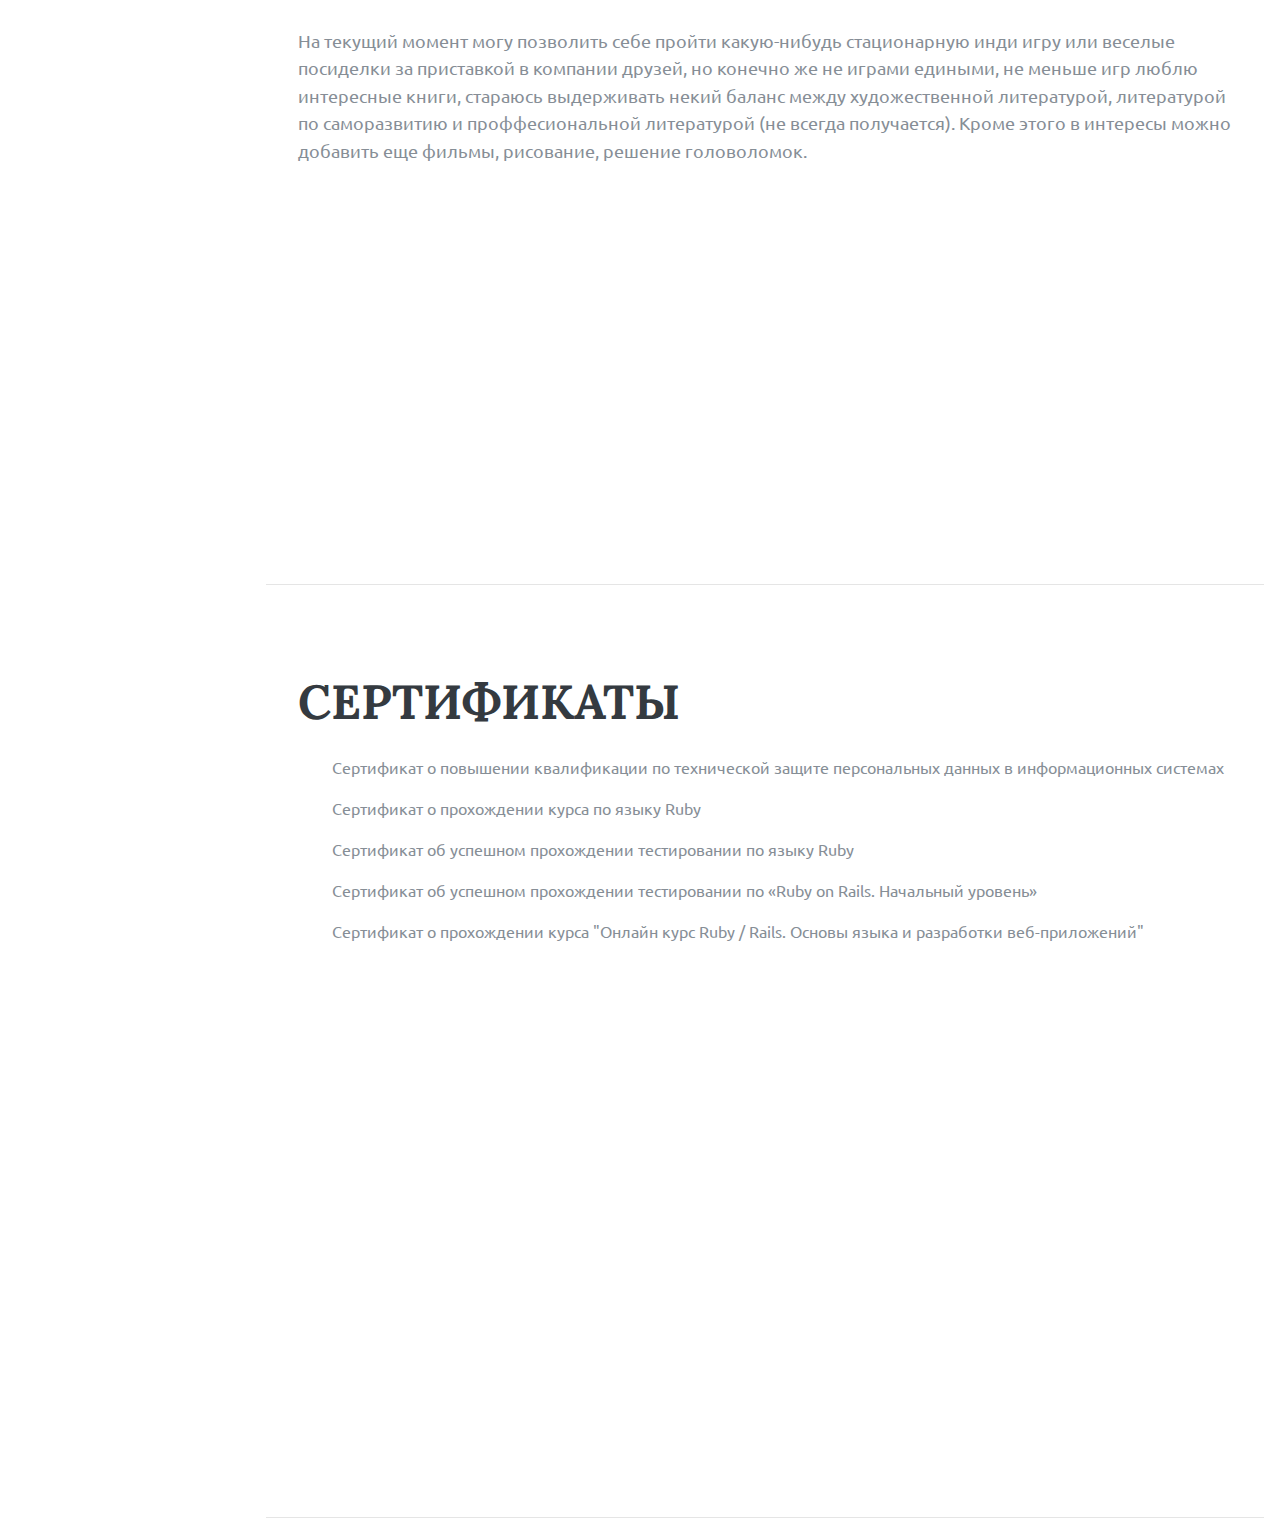
==== commit f3a2c5e1: "add new certificate" ====
--- a/index.html
+++ b/index.html
@@ -201,15 +201,16 @@
           <p class="lead">
             <span class="text-primary">О моем отношении к образованию</span>. Когда на моем жизненном пути замаячил выбор, а где же получать высшее образование,
             я тогда не смог дать на него ответ, поскольку не мог для себя ответить на вопрос - "Чем я хочу заниматься?".
-            Стоит добавить сюда образование пост-советского пространства, когда учителя пользуются педагогическими
-            инструментами позапрошлого века,  материал подаётся нудно, а материальная база или полностью отсутствует или находится в плачевном состоянии.
-            В итоге, после школы я год проучился в политехническом институте (ну потому что все пошли и я пошел), был отчислен, а после поступил в
+            Стоит добавить сюда лихие девяностые, образование пост-советского пространства, когда учителя пользуются педагогическими
+            инструментами позапрошлого века - материал подаётся нудно и на отвали, а материальная база или полностью отсутствует или находится в плачевном состоянии.
+            В итоге, после школы я поступил в политехнический институт (ну потому что все пошли и я пошел), ушел оттуда в связи с переездом, а после поступил в
             техникум (опять же потому что, ну что б хоть какое-то образование было).
           </p>
           <p class="lead">
             И совсем другое дело, когда получаемые знания соответствуют предъявленным требованиям, используют последние технологии
             в сфере, востребованы на рынке труда, а полученные навыки можно тут же применить на практике.<br>
-            Таким образом я встал на тропу самообучения и прохождения специализированных курсов по программированию.
+            Таким образом, осознав что я хочу связать свою жизнь с разработкой и программированием,
+            я встал на тропу самообучения и прохождения специализированных курсов по программированию.
           </p>
 
           <div class="resume-item mt-5 mb-5">
@@ -319,10 +320,6 @@
 
             <div class="subheading mt-5 mb-3">Рабочий процесс</div>
             <ul class="fa-ul mb-0">
-              <li>
-                <i class="fa-li fa fa-check"></i>
-                Анализ поставленной задачи</li>
-              <li>
                 <i class="fa-li fa fa-check"></i>
                 TDD / BDD &amp; Unit / Functional testing</li>
               <li>
@@ -353,7 +350,7 @@
             но конечно же не играми едиными,
             не меньше игр люблю интересные книги, стараюсь выдерживать некий баланс между художественной литературой,
             литературой по саморазвитию и проффесиональной литературой (не всегда получается). Кроме этого в интересы можно добавить еще фильмы, рисование,
-            плаванье, решение головоломок.
+            решение головоломок.
           </p>
         </section>
       </div>
@@ -370,13 +367,22 @@
             </li>
             <li class="mb-3">
               <i class="fas fa-scroll"></i>
-              <a href="img/RoRgeekbrains.png">Сертификат о прохождении курса "Онлайн курс Ruby / Rails. Основы языка и разработки веб-приложений"</a>
-            </li>
+              <a href="https://www.sololearn.com/Certificate/1081-4023990/pdf/">Сертификат о прохождении курса по языку Ruby</a>
+            </li>
+            <li>
             <li class="mb-3">
               <i class="fas fa-scroll"></i>
-              <a href="https://www.sololearn.com/Certificate/1081-4023990/pdf/">Сертификат о прохождении курса по языку программирования Ruby</a>
+              <a href="https://geekbrains.ru/certificates/586704">Сертификат об успешном прохождении тестировании по языку Ruby</a>
             </li>
             <li>
+            <li class="mb-3">
+              <i class="fas fa-scroll"></i>
+              <a href="https://geekbrains.ru/certificates/586776">Сертификат об успешном прохождении тестировании по «Ruby on Rails. Начальный уровень»</a>
+            </li>
+            <li class="mb-3">
+              <i class="fas fa-scroll"></i>
+              <a href="img/RoRgeekbrains.png">Сертификат о прохождении курса "Онлайн курс Ruby / Rails. Основы языка и разработки веб-приложений"</a>
+            </li>
           </ul>
         </section>
       </div>
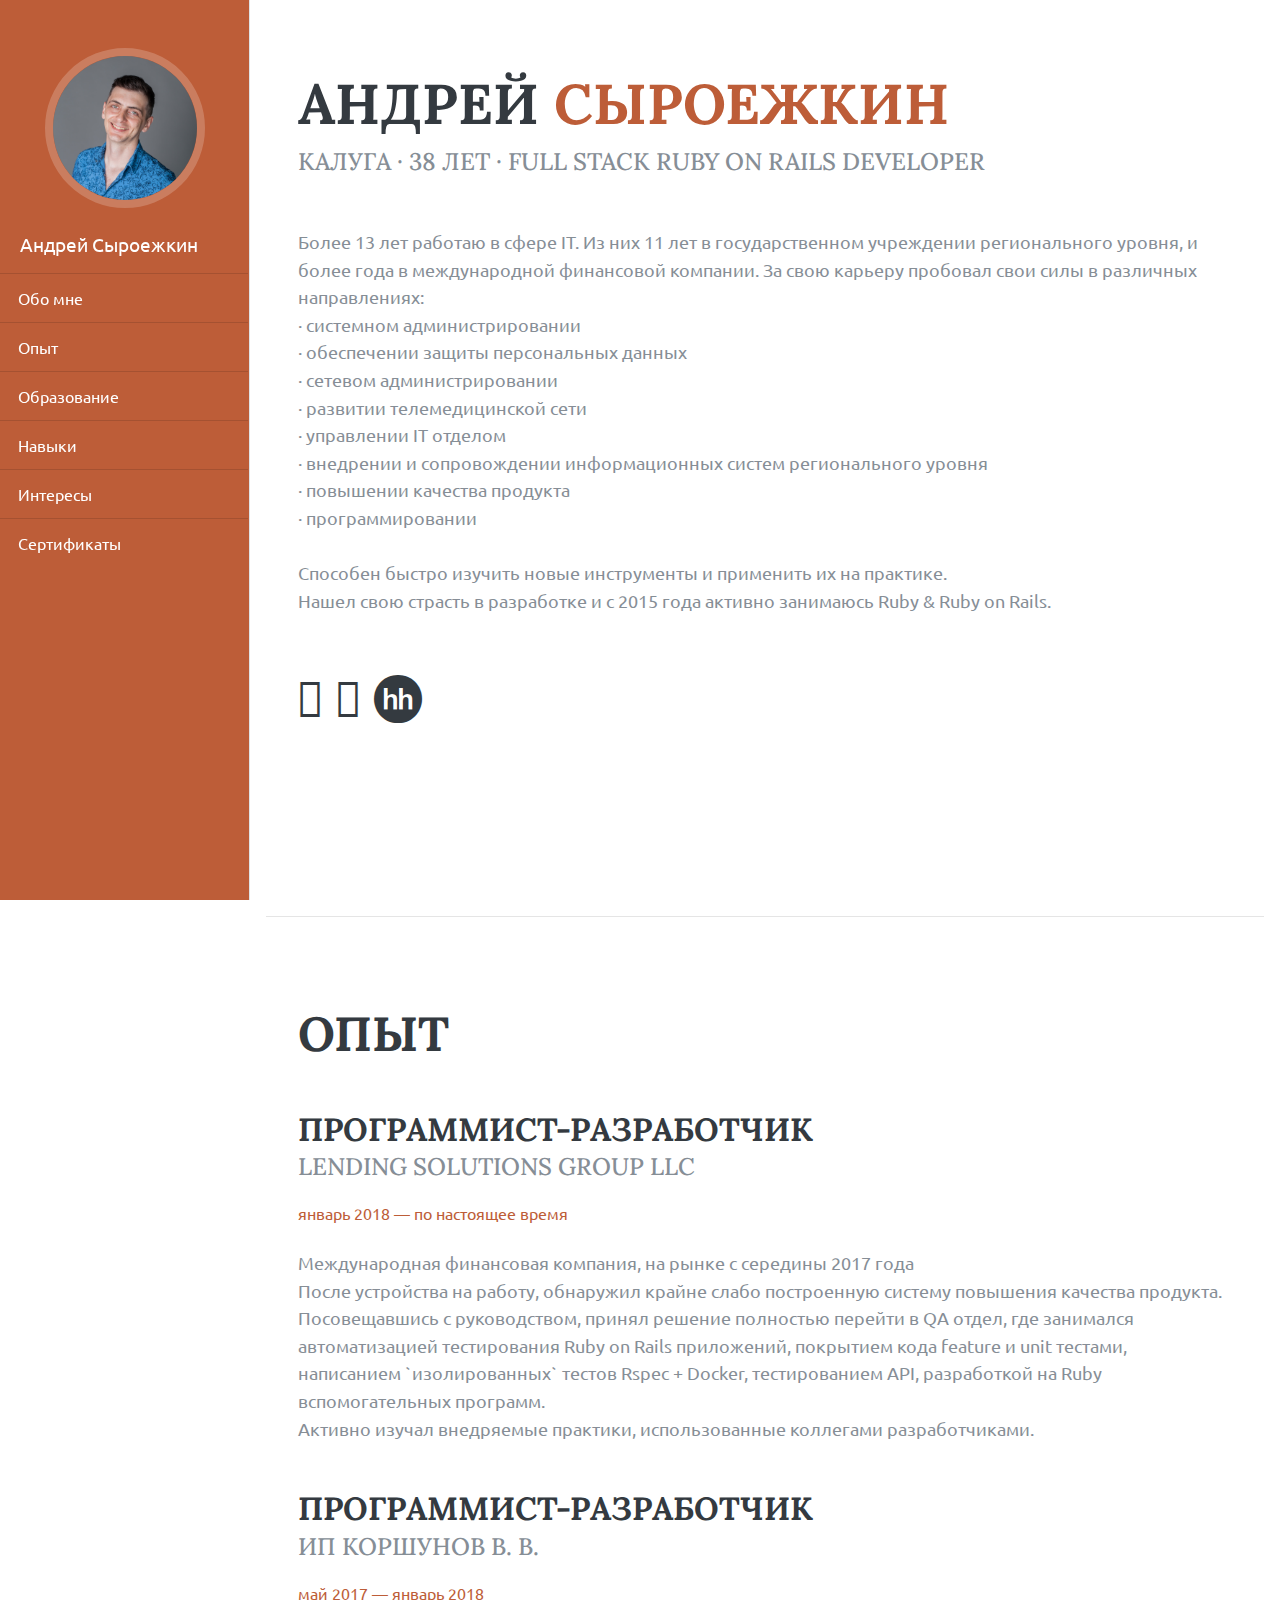
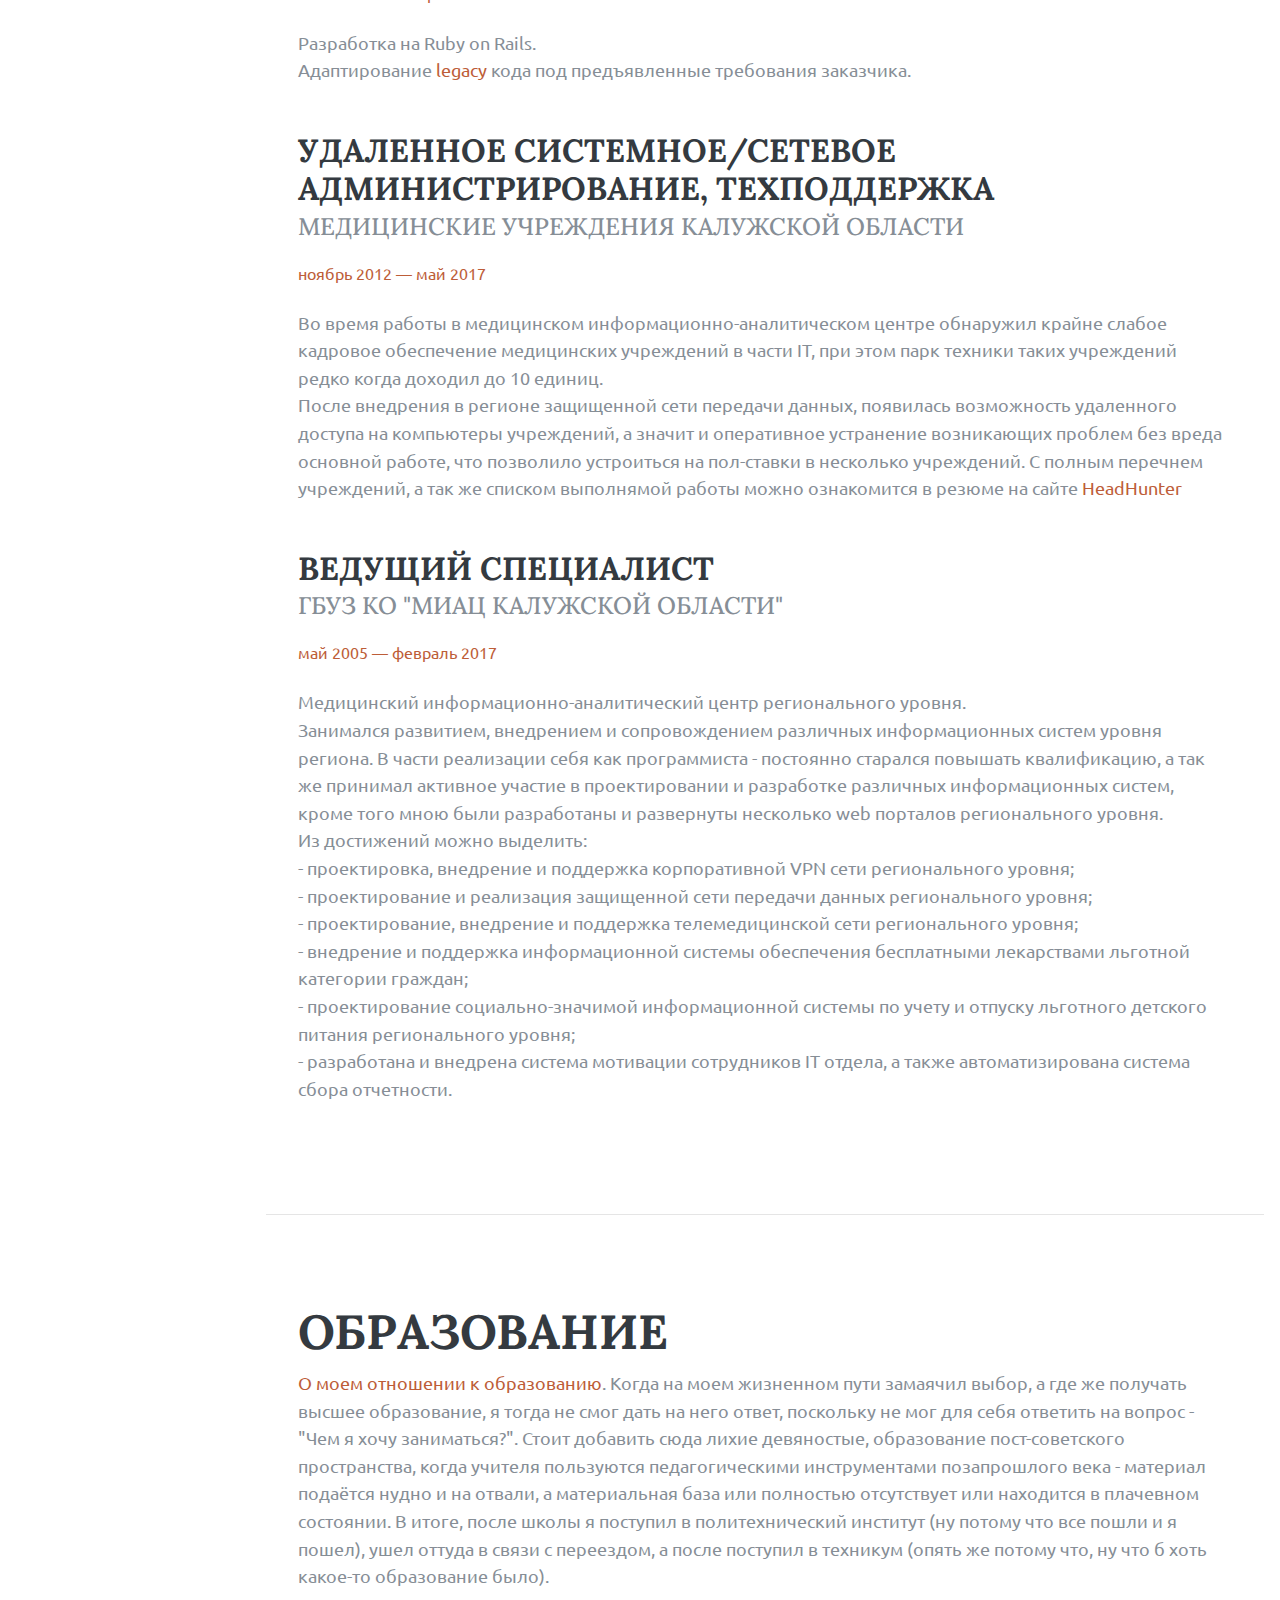
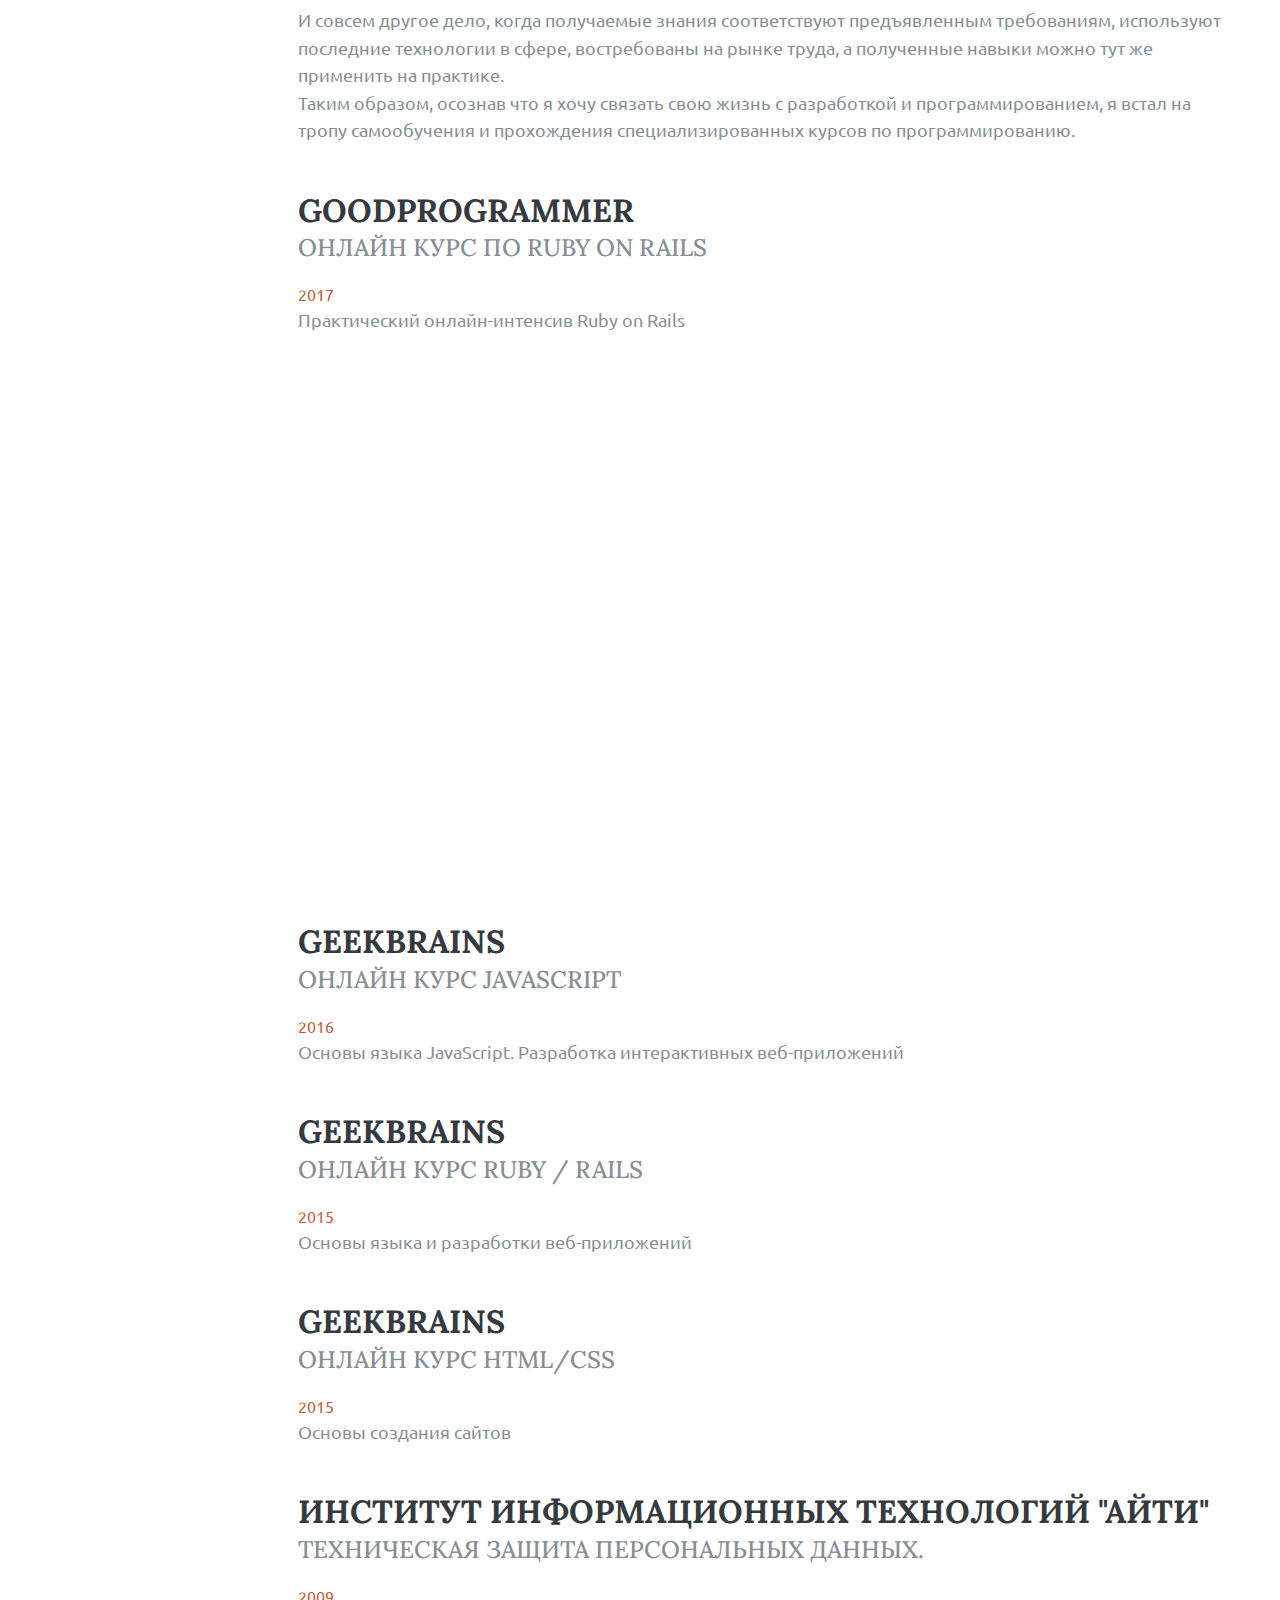
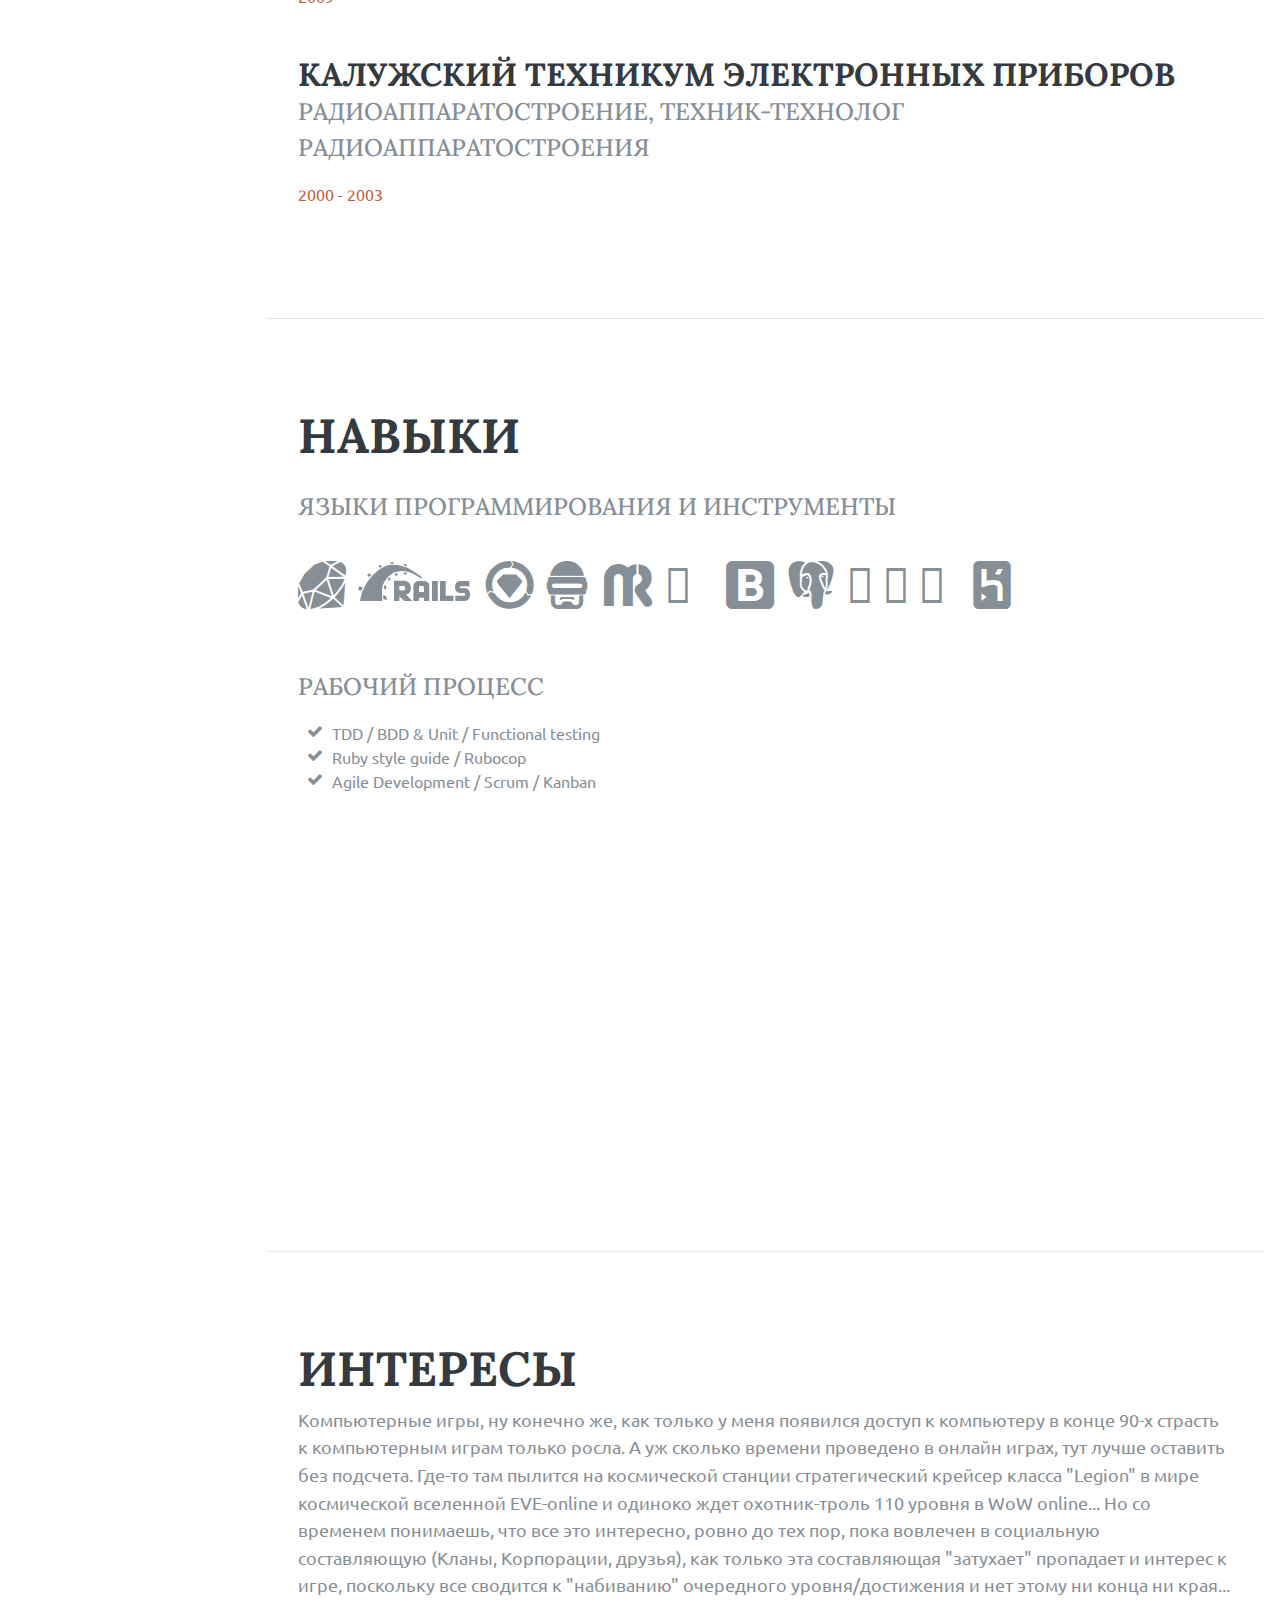
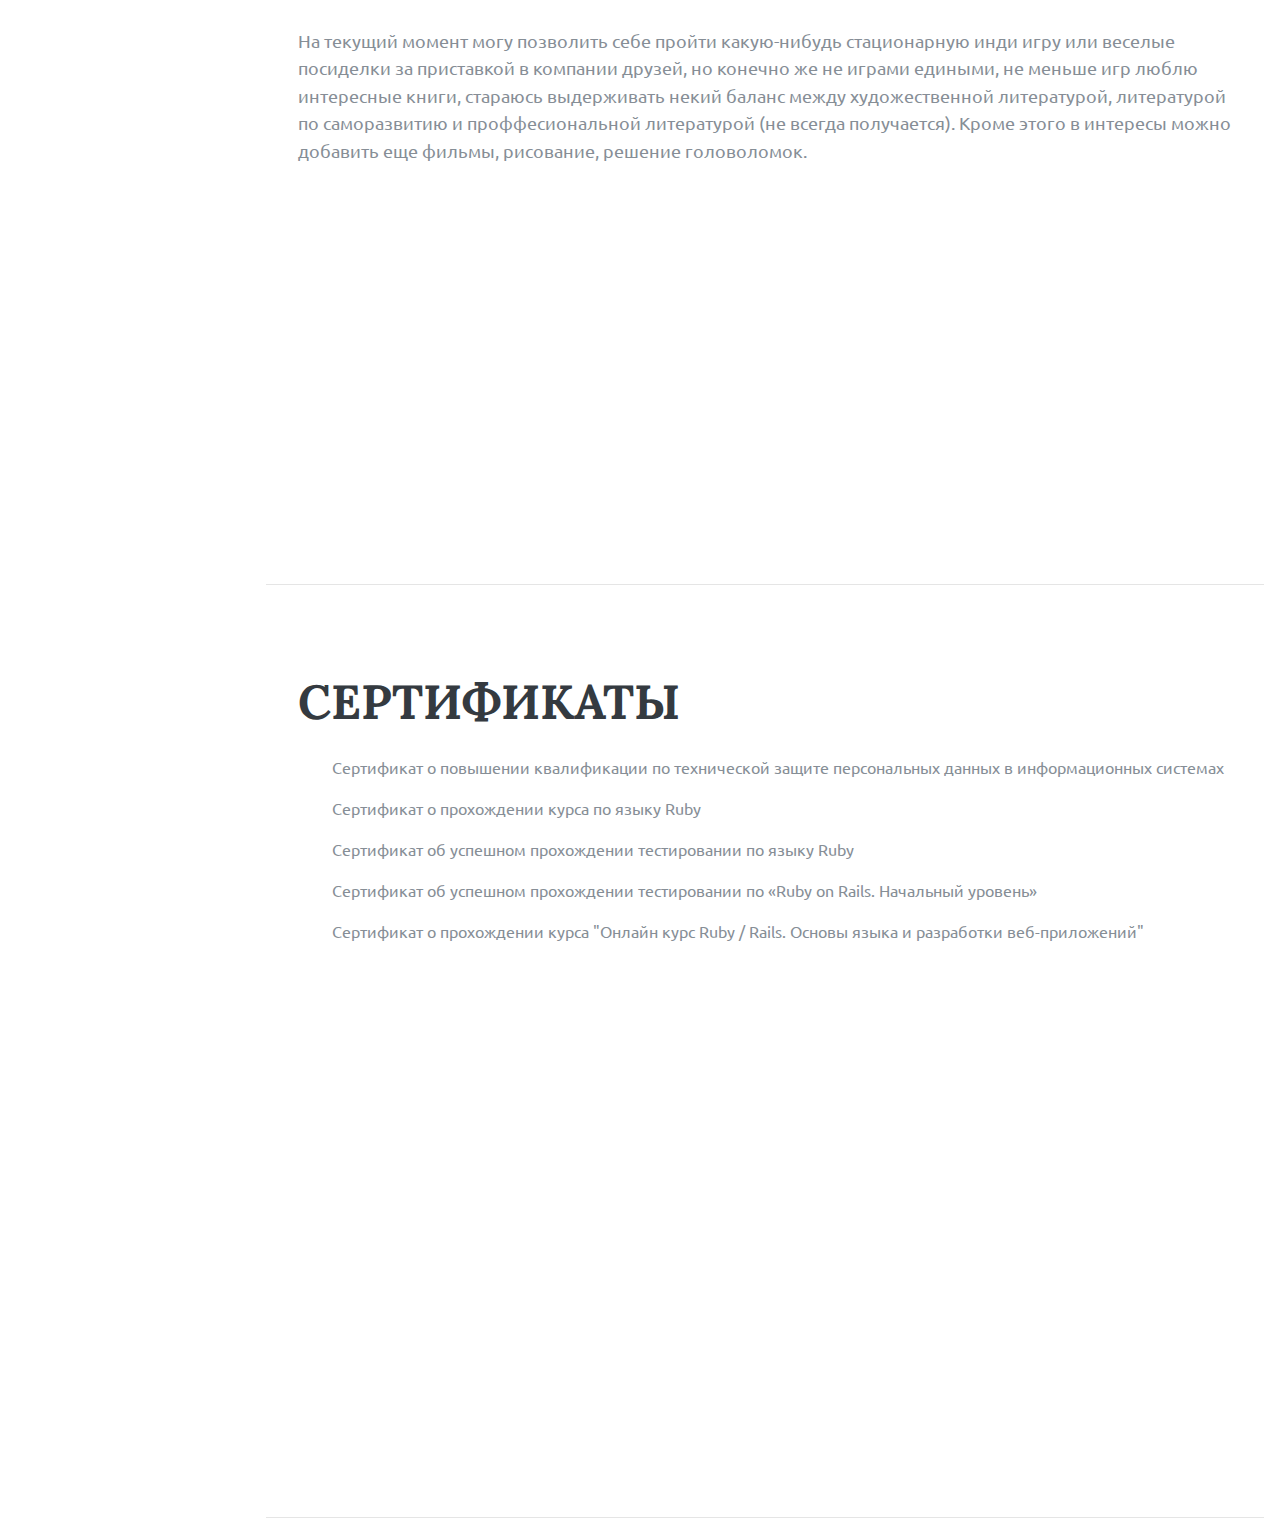
==== commit fca85b96: "fix fa-scroll views" ====
--- a/index.html
+++ b/index.html
@@ -320,6 +320,7 @@
 
             <div class="subheading mt-5 mb-3">Рабочий процесс</div>
             <ul class="fa-ul mb-0">
+              <li>
                 <i class="fa-li fa fa-check"></i>
                 TDD / BDD &amp; Unit / Functional testing</li>
               <li>
@@ -369,12 +370,10 @@
               <i class="fas fa-scroll"></i>
               <a href="https://www.sololearn.com/Certificate/1081-4023990/pdf/">Сертификат о прохождении курса по языку Ruby</a>
             </li>
-            <li>
             <li class="mb-3">
               <i class="fas fa-scroll"></i>
               <a href="https://geekbrains.ru/certificates/586704">Сертификат об успешном прохождении тестировании по языку Ruby</a>
             </li>
-            <li>
             <li class="mb-3">
               <i class="fas fa-scroll"></i>
               <a href="https://geekbrains.ru/certificates/586776">Сертификат об успешном прохождении тестировании по «Ruby on Rails. Начальный уровень»</a>
